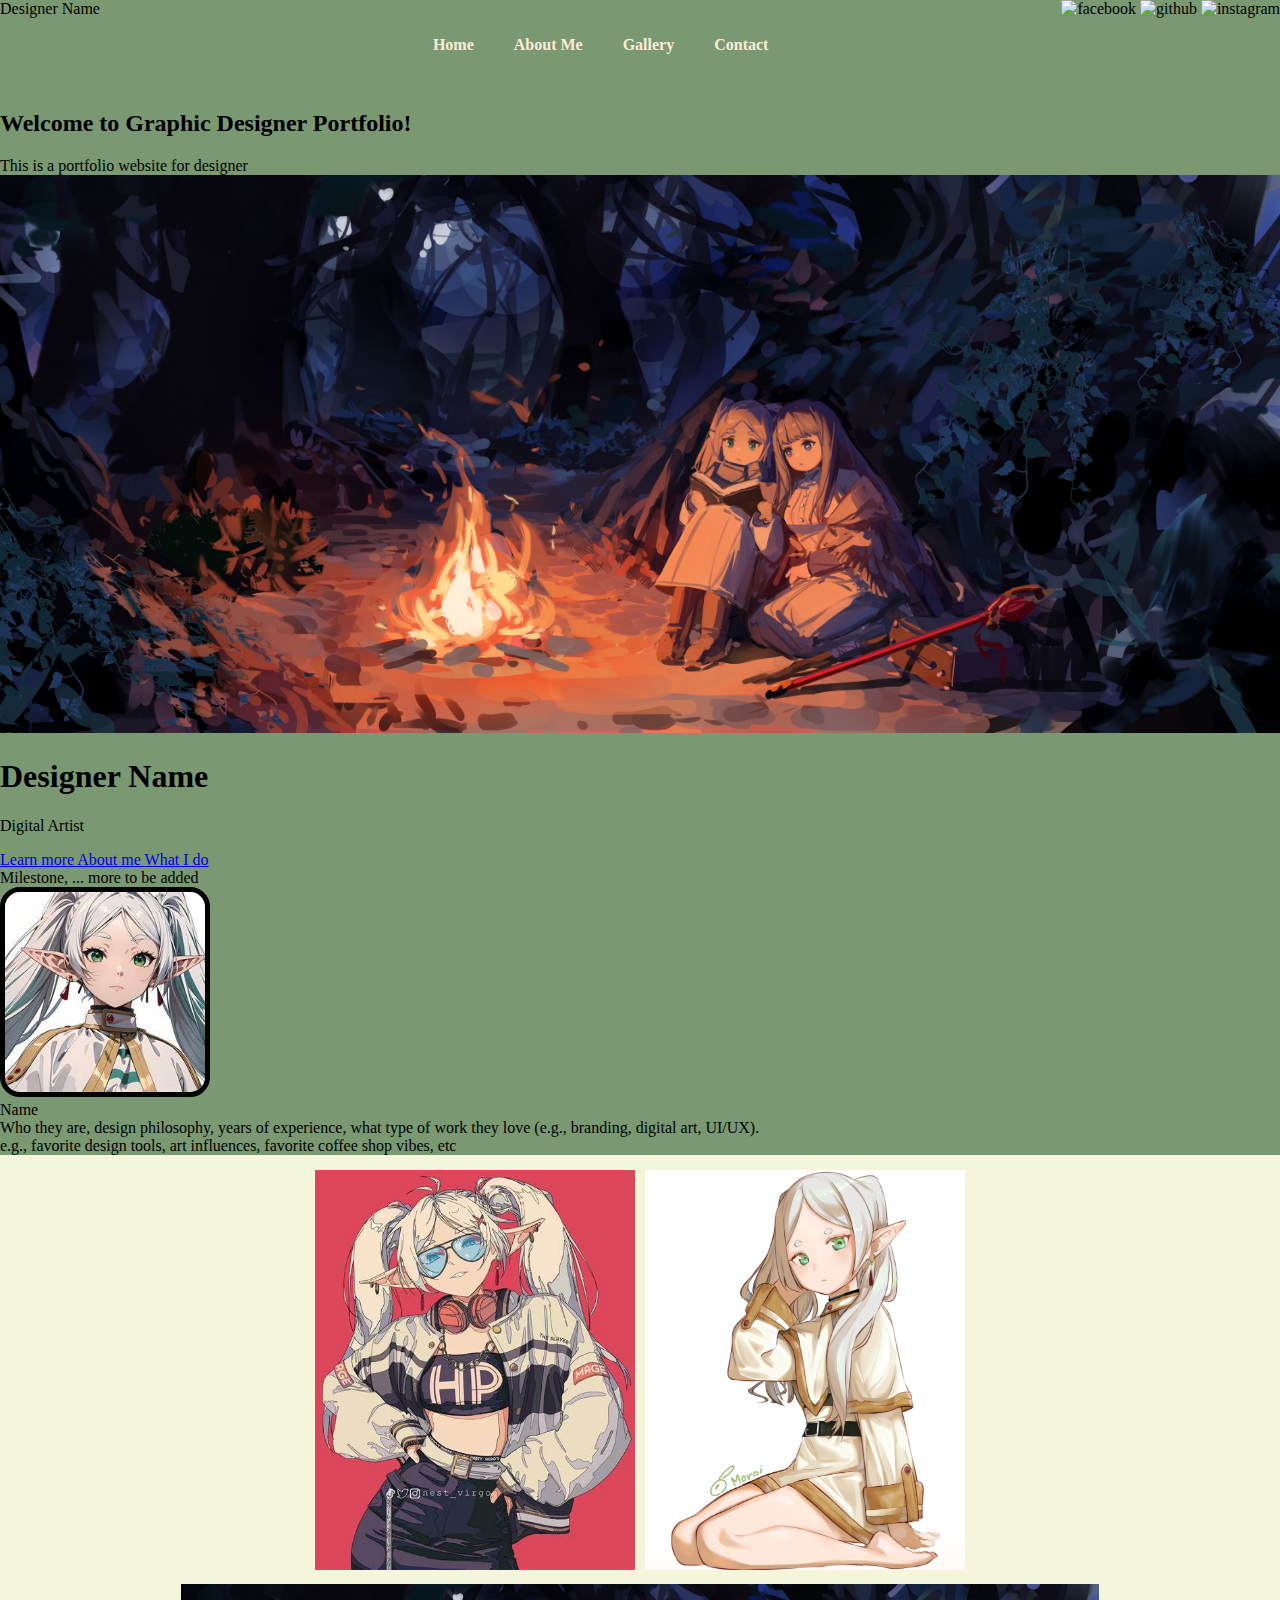
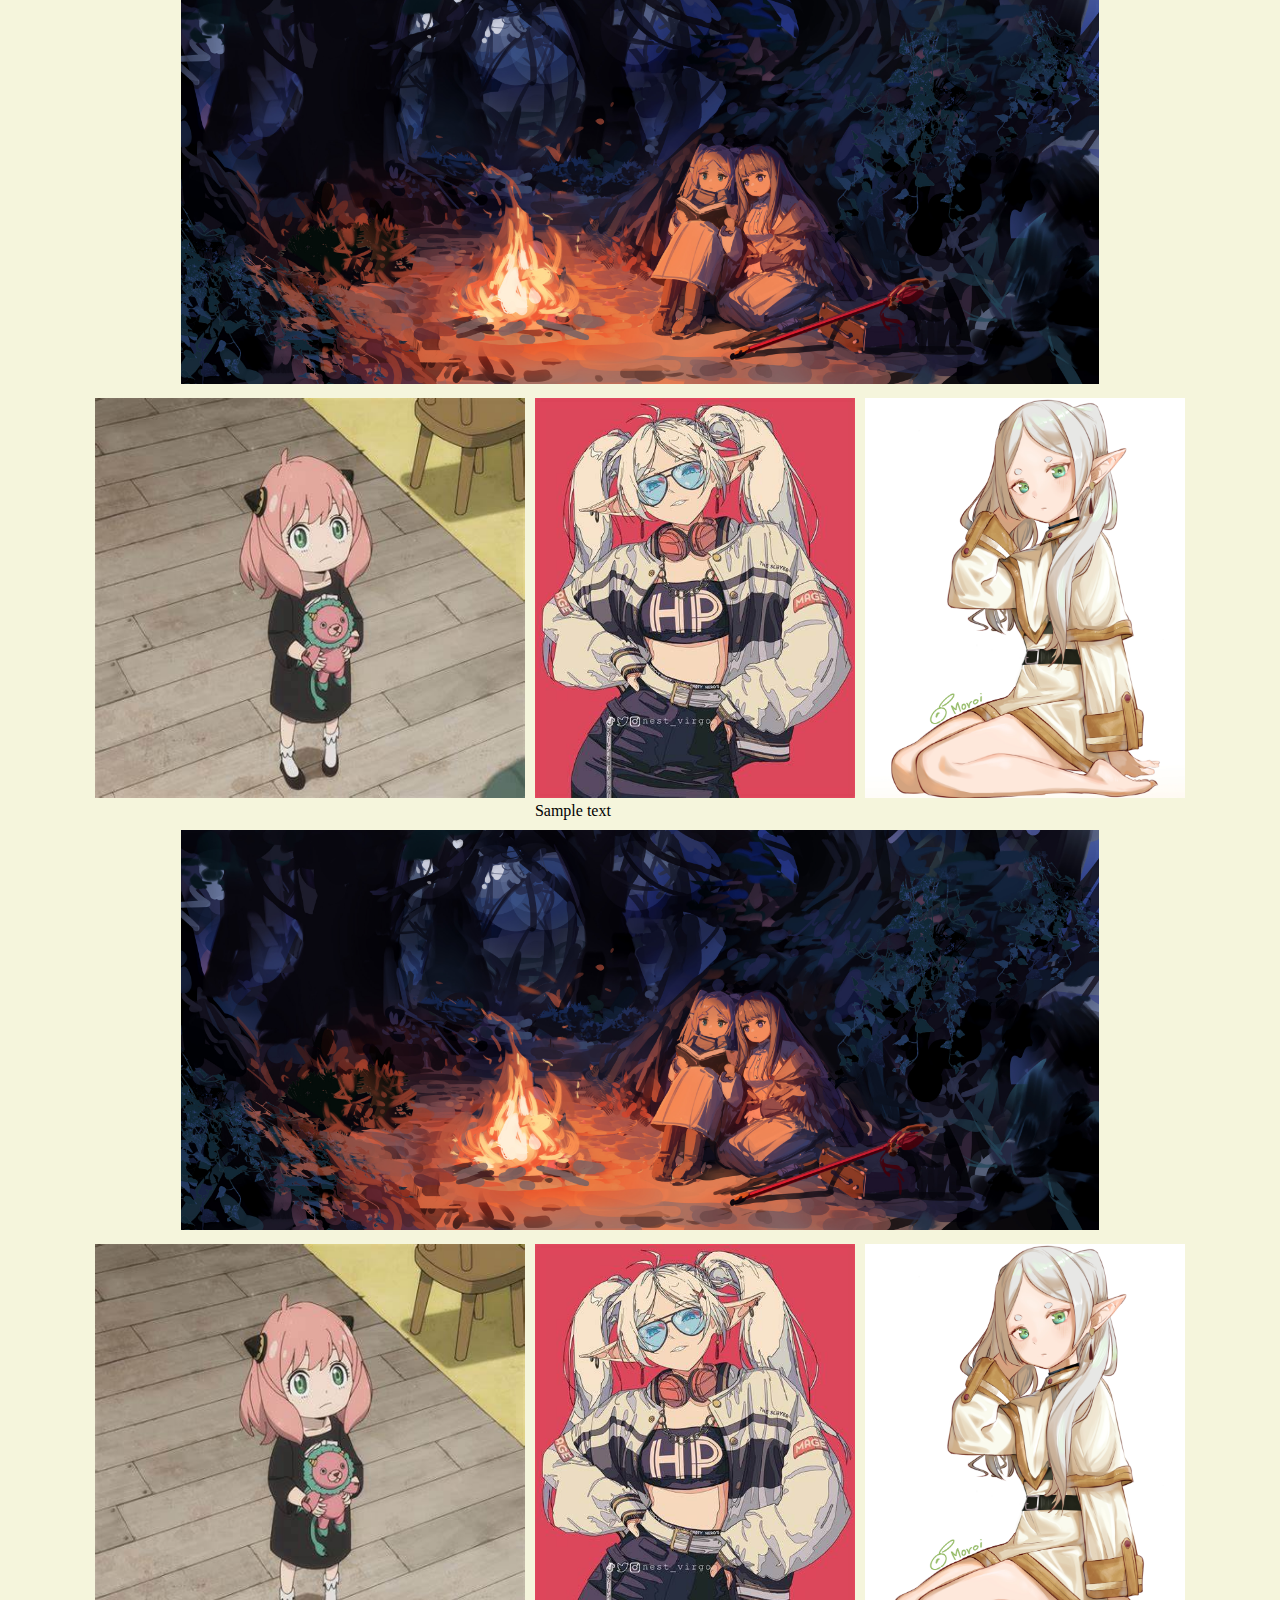
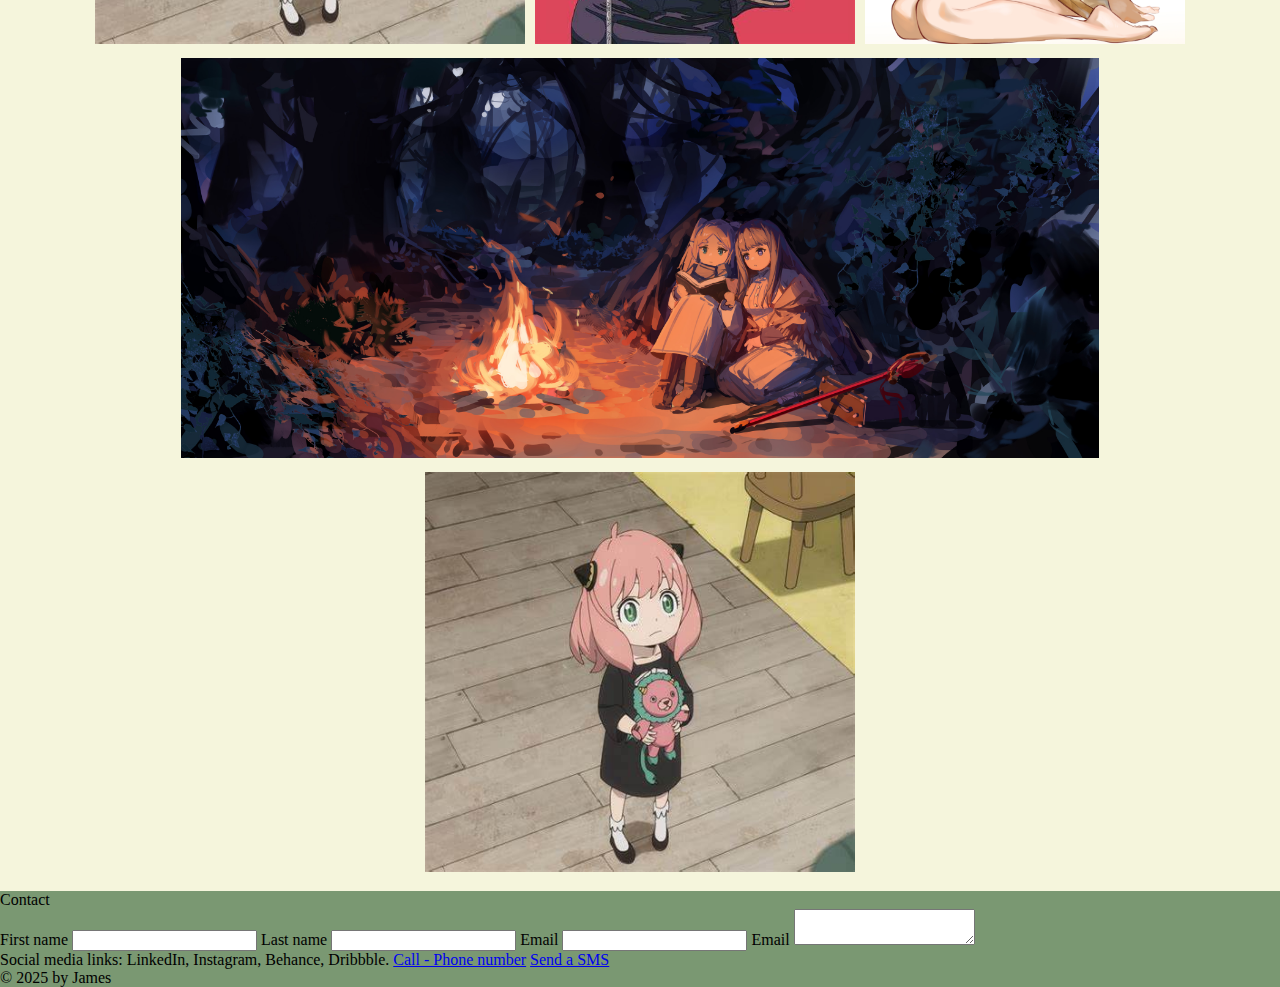
==== index.html @ 19323c9d "update" ====
<!DOCTYPE html>

<html>
    <head>
        <meta name="viewport" content="width=device-width, initial-scale=1.0">

        <title>Graphic Designer Portfolio</title>
        <link rel="stylesheet" href="CSS/Overall-design.css" />
        <link rel="stylesheet" href="CSS/Bio-design.css" />
        <link rel="stylesheet" href="CSS/Gallery-design.css" />
        <link rel="icon" href="favicon.ico" type="image/x-icon" />
        <script type="text/javascript" src="script.js"></script>
        <style>
            .coverPhoto {
                width: 100%;
                height: auto;
            }
            
        </style>

    </head>

    <body>

        <div class="Navigation">
            <div class="DesignerName">Designer Name</div>
            <div class="NavBar">
                <ul>
                    <li>
                        <a class="NavButton" href="#home">Home</a>
                    </li>
                    <li><a class="NavButton" href="#Bio">About Me</a></li>
                    <li><a class="NavButton" href="#Project">Gallery</a></li>
                    <li><a class="NavButton" href="#Contact">Contact</a></li>
                </ul>
            </div>
            <div class="Social Media">
                <a><img class="socialMediaIcon" alt="facebook"></a>
                <a><img class="socialMediaIcon" alt="github"></a>
                <a><img class="socialMediaIcon" alt="instagram"></a>

            </div>
        </div>

        <!-- Add HTML markup elements for your web site below -->
        <h2>Welcome to Graphic Designer Portfolio!</h2>
        <div>This is a portfolio website for designer</div>
        <section id="home">
            <!-- Very big image of the designer cover like the who page -->
            <img class="coverPhoto" src="Placeholder photo/ProjectCardViewType3.jpg" alt="Cover image of designer">

            <div class="IntroText">
                <h1>Designer Name</h1>
                <p>Digital Artist</p>
                <div>
                    <a href="#Bio">
                        Learn more About me
                    </a>
                    <a href="#Project">
                        What I do
                    </a>
                </div>
                <div>
                    Milestone, ... more to be added
                </div>
            </div>
            
        </section> 
        <section id="Bio">
            <div class="BioContainer">
                <div class="ProfilePic">
                    <img class="profilePhoto" src="Placeholder photo/placeholder1.jpg">
                </div>
                <div class = "Biography">
                    <div class="Name">Name</div>
                    <div class="BodyParagraph">Who they are, design philosophy, years of experience, what type of work they love (e.g., branding, digital art, UI/UX).</div>
                    <div class ="Funfacts">  e.g., favorite design tools, art influences, favorite coffee shop vibes, etc</div>
                </div>
            </div>
        </section >
        <section id="Project">

            
            <div class="GalleryContainer">
                <!-- so this is basically the shape for the project card -->
                <div class="ProjectCard">
                    <img class="ProjectCardType1" src ="Placeholder photo/ProjectCardViewType1.jpg">
                    <div class="TitleText"></div>
                </div>
                <div class="ProjectCard">
                    <img class="ProjectCardType2" src ="Placeholder photo/ProjectCardViewType2.jpg">
                    <div class="TitleText"></div>
                </div>
                <div class="ProjectCard">
                    <img class="ProjectCardType3" src ="Placeholder photo/ProjectCardViewType3.jpg">
                    <div class="TitleText"></div>
                </div>
                <div class="ProjectCard">
                    <img class="ProjectCardType4" src ="Placeholder photo/ProjectCardViewType4.jpg">
                    <div class="TitleText"></div>
                </div>
                <!-- ... -->
                <div class="ProjectCard">
                    <img class="ProjectCardType1" src ="Placeholder photo/ProjectCardViewType1.jpg">
                    <div class="TitleText">Sample text</div>
                </div>
                <div class="ProjectCard">
                    <img class="ProjectCardType2" src ="Placeholder photo/ProjectCardViewType2.jpg">
                    <div class="TitleText"></div>
                </div>
                <div class="ProjectCard">
                    <img class="ProjectCardType3" src ="Placeholder photo/ProjectCardViewType3.jpg">
                    <div class="TitleText"></div>
                </div>
                <div class="ProjectCard">
                    <img class="ProjectCardType4" src ="Placeholder photo/ProjectCardViewType4.jpg">
                    <div class="TitleText"></div>
                </div>
                <div class="ProjectCard">
                    <img class="ProjectCardType1" src ="Placeholder photo/ProjectCardViewType1.jpg">
                    <div class="TitleText"></div>
                </div>
                <div class="ProjectCard">
                    <img class="ProjectCardType2" src ="Placeholder photo/ProjectCardViewType2.jpg">
                    <div class="TitleText"></div>
                </div>
                <div class="ProjectCard">
                    <img class="ProjectCardType3" src ="Placeholder photo/ProjectCardViewType3.jpg">
                    <div class="TitleText"></div>
                </div>
                <div class="ProjectCard">
                    <img class="ProjectCardType4" src ="Placeholder photo/ProjectCardViewType4.jpg">
                    <div class="TitleText"></div>
                </div>
            </div>
            
        </section >
        <section id="Contact">

    Contact
        <form>
            <label for="Fname">First name</label>
            <input type="text" id="Fname" name="Fname">

            <label for="Lname">Last name</label>
            <input type="text" id="Lname" name="Lname">

            <label for="Email">Email</label>
            <input type="text" id="Email" name="Email">
            <label for="Message">Email</label>
            <textarea id="Message" name="Message"></textarea>
        </form>
 
        Social media links: LinkedIn, Instagram, Behance, Dribbble.
            <a href="tel:1-234-567-8910">Call - Phone number</a>
			<a href="sms:1-234-567-8910">Send a  SMS </a>
        </section>
        
        <footer>
            <div>© 2025 by James</div>
        </footer>
    </body>
</html>
---- CSS/Overall-design.css ----
html {
    scroll-behavior: smooth;
}
body{
    
    background-color: rgb(122, 152, 114);
    margin: 0;
    padding: 0px;
}
.Navigation{
    display: flex;
    justify-content: space-between;
}
.NavBar ul{
    display: flex;
    
    
}
.NavBar ul li{
    margin: 10px;
    display: flex;
    text-decoration: none;
    justify-content: space-around;
}

.NavButton{
    color: antiquewhite;
    padding:10px;
    text-decoration: none;
    font-weight: bold;
}
.NavButton:hover{
    color: rgb(192, 166, 133);
    text-decoration: none;
}
.coverPhoto {
    width: 100%;
    height: auto;
}
---- CSS/Bio-design.css ----
.profilePhoto{
    width: 200px;
    height: 200px;
    object-fit: cover;
    border-radius: 20px 20px;
    border-width: 5px;
    border-color: black;
    border-style: solid;
}

.bioContainer{
    display: flex;
    gap: 20px; /* spacing between photo and text */
    align-items: flex-start;
    padding: 20px;
    flex-wrap: wrap; /* lets it wrap on small screens */
}
---- CSS/Gallery-design.css ----
.GalleryContainer{
    padding:10px;
    margin: auto;
    display: flex;
    flex-wrap: wrap;
    justify-content: center;
    background-color: beige;
}
.ProjectCard{
    padding: 5px; 
}
.ProjectCard img{
    max-height: 400px;
    transition: transform 0.3s ease;
    
}
.ProjectCard img:hover{
    transform: scale(1.1);
}
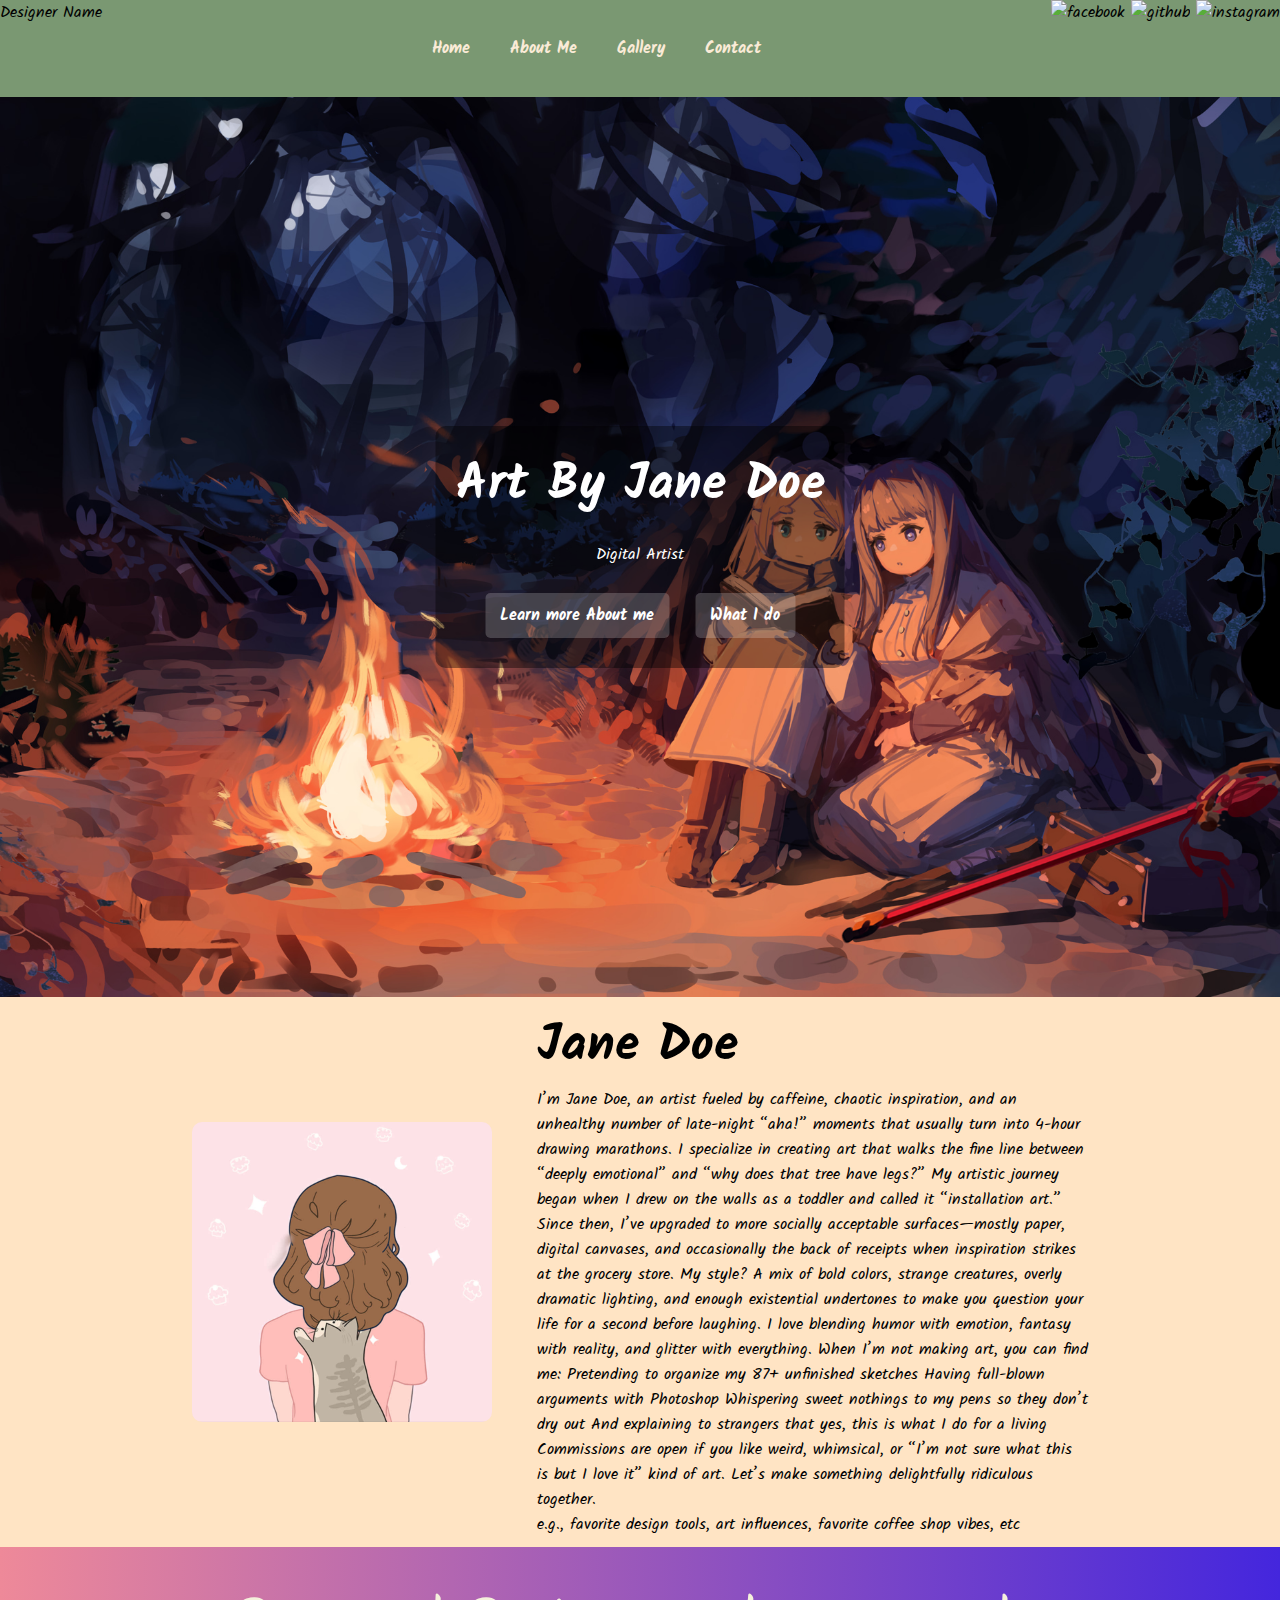
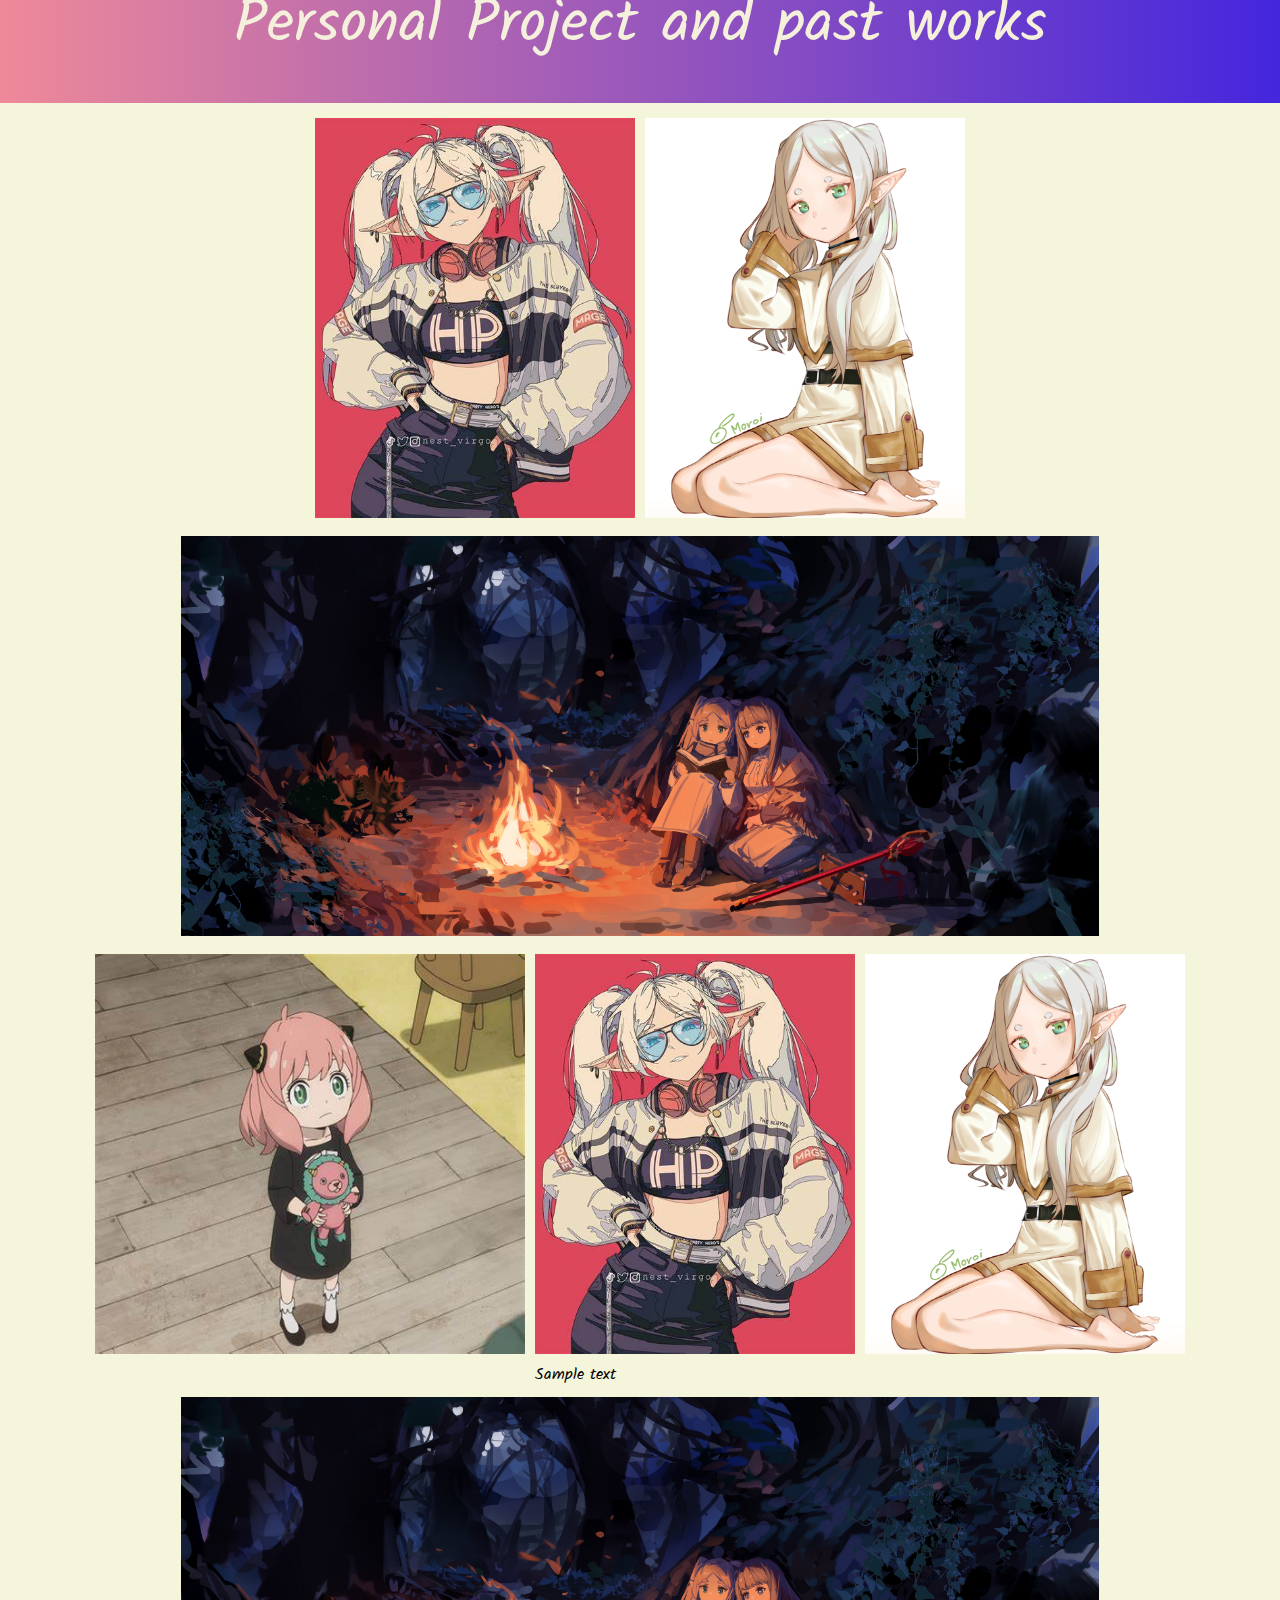
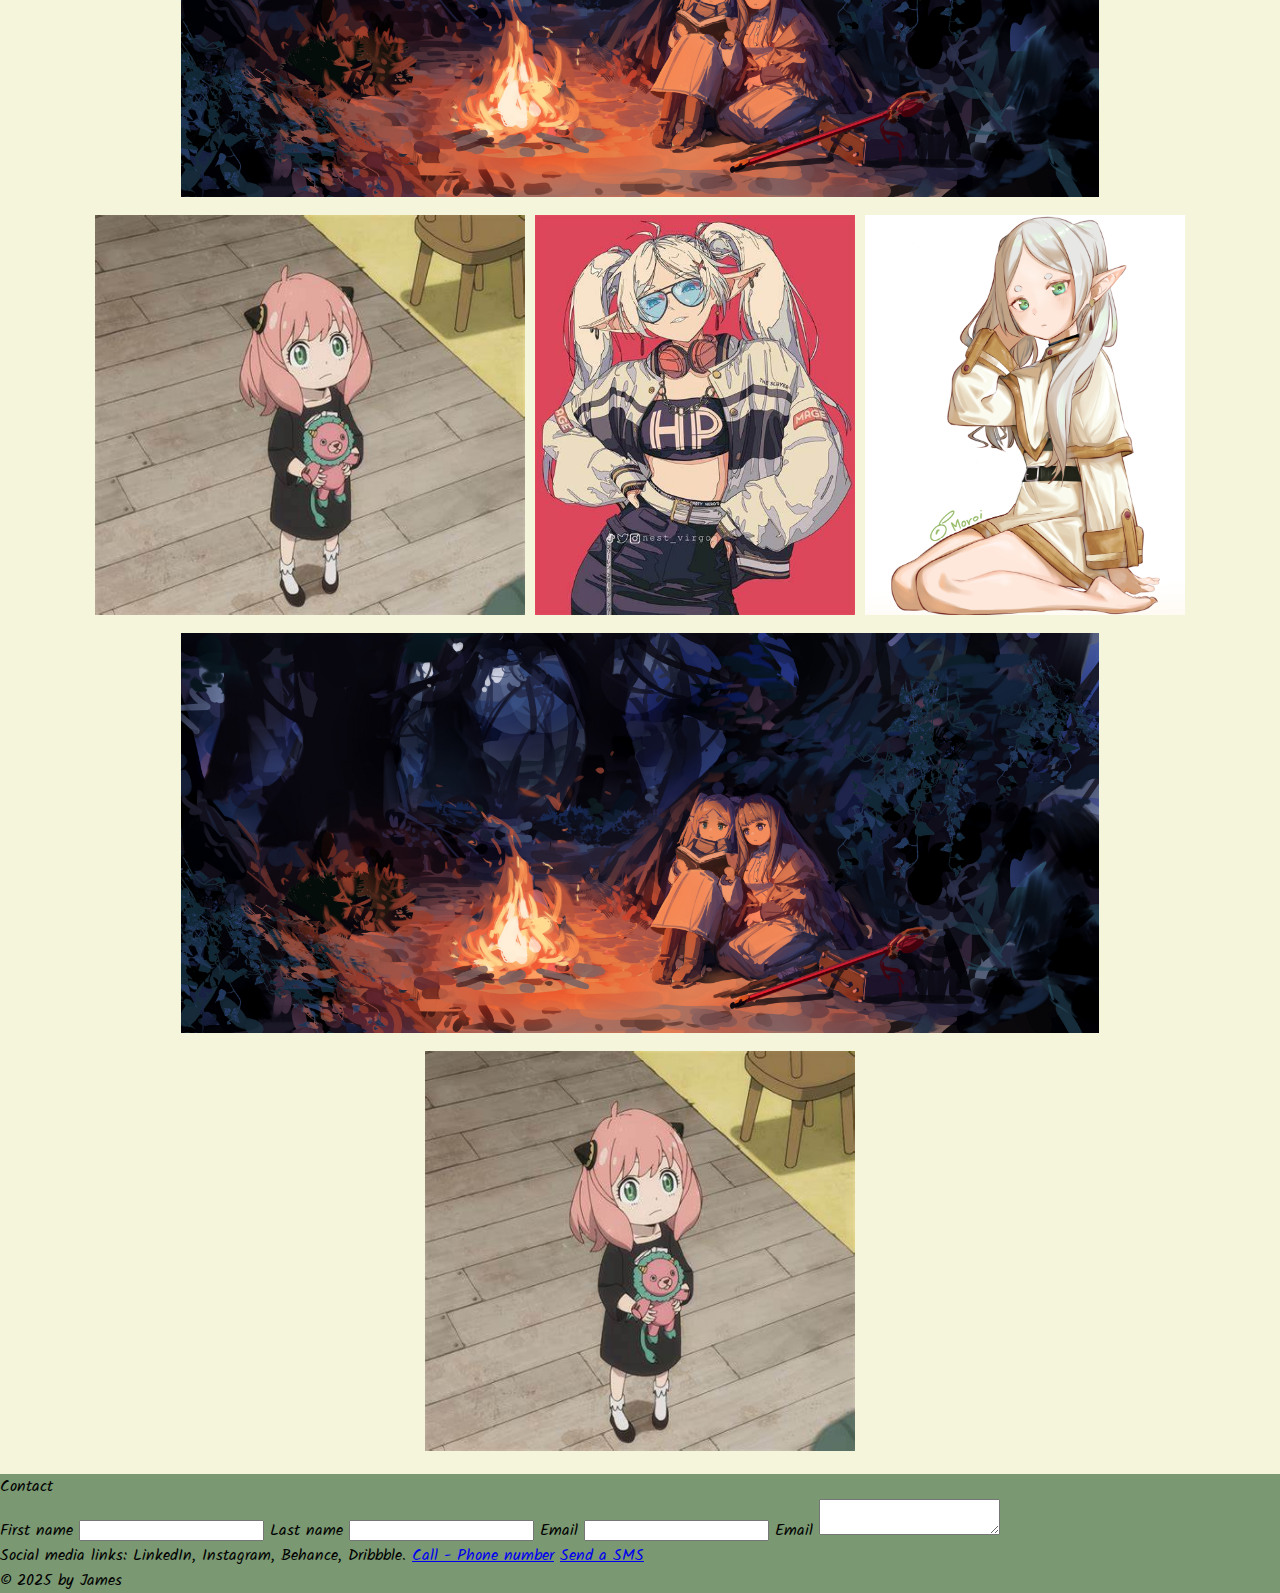
==== commit 92d336ff: "update few stuff" ====
--- a/index.html
+++ b/index.html
@@ -8,14 +8,11 @@
         <link rel="stylesheet" href="CSS/Overall-design.css" />
         <link rel="stylesheet" href="CSS/Bio-design.css" />
         <link rel="stylesheet" href="CSS/Gallery-design.css" />
+        <link href= "https://fonts.googleapis.com/css?family=Kalam" rel="stylesheet" /> 
         <link rel="icon" href="favicon.ico" type="image/x-icon" />
         <script type="text/javascript" src="script.js"></script>
         <style>
-            .coverPhoto {
-                width: 100%;
-                height: auto;
-            }
-            
+    
         </style>
 
     </head>
@@ -43,45 +40,67 @@
         </div>
 
         <!-- Add HTML markup elements for your web site below -->
-        <h2>Welcome to Graphic Designer Portfolio!</h2>
-        <div>This is a portfolio website for designer</div>
         <section id="home">
             <!-- Very big image of the designer cover like the who page -->
-            <img class="coverPhoto" src="Placeholder photo/ProjectCardViewType3.jpg" alt="Cover image of designer">
+            <div class="homeContainer">
+                <img class="coverPhoto" src="Placeholder photo/ProjectCardViewType3.jpg" alt="Cover image of designer">
 
-            <div class="IntroText">
-                <h1>Designer Name</h1>
-                <p>Digital Artist</p>
-                <div>
-                    <a href="#Bio">
-                        Learn more About me
-                    </a>
-                    <a href="#Project">
-                        What I do
-                    </a>
-                </div>
-                <div>
-                    Milestone, ... more to be added
+                <div class="IntroText">
+                    <div class="Name">Art By Jane Doe</div>
+                    <p>Digital Artist</p>
+                    <div>
+                        <a href="#Bio">
+                            Learn more About me
+                        </a>
+                        <a href="#Project">
+                            What I do
+                        </a>
+                    </div>
+                    <div class="milestone">
+                        
+                    </div>
                 </div>
             </div>
-            
         </section> 
         <section id="Bio">
             <div class="BioContainer">
                 <div class="ProfilePic">
-                    <img class="profilePhoto" src="Placeholder photo/placeholder1.jpg">
+                    <img class="profilePhoto" src="Placeholder photo/Sample Profile Pic.jpg">
                 </div>
                 <div class = "Biography">
-                    <div class="Name">Name</div>
-                    <div class="BodyParagraph">Who they are, design philosophy, years of experience, what type of work they love (e.g., branding, digital art, UI/UX).</div>
+                    <div class="Name">Jane Doe</div>
+                    <div class="BodyParagraph">
+                        <link rel="stylesheet" href="biograph.html" />
+                        
+                        I’m Jane Doe, an artist fueled by caffeine, chaotic inspiration, and an unhealthy number of late-night “aha!” moments that usually turn into 4-hour drawing marathons. I specialize in creating art that walks the fine line between “deeply emotional” and “why does that tree have legs?”
+
+My artistic journey began when I drew on the walls as a toddler and called it “installation art.” Since then, I’ve upgraded to more socially acceptable surfaces—mostly paper, digital canvases, and occasionally the back of receipts when inspiration strikes at the grocery store.
+
+My style? A mix of bold colors, strange creatures, overly dramatic lighting, and enough existential undertones to make you question your life for a second before laughing. I love blending humor with emotion, fantasy with reality, and glitter with everything.
+
+When I’m not making art, you can find me:
+
+Pretending to organize my 87+ unfinished sketches
+
+Having full-blown arguments with Photoshop
+
+Whispering sweet nothings to my pens so they don’t dry out
+
+And explaining to strangers that yes, this is what I do for a living
+
+Commissions are open if you like weird, whimsical, or “I’m not sure what this is but I love it” kind of art. Let’s make something delightfully ridiculous together.
+                    </div>
                     <div class ="Funfacts">  e.g., favorite design tools, art influences, favorite coffee shop vibes, etc</div>
                 </div>
             </div>
         </section >
         <section id="Project">
-
-            
+            <div class="ProjectIntro">
+                <div class="ProjectIntroText">Personal Project and past works</div>
+                
+            </div>
             <div class="GalleryContainer">
+                
                 <!-- so this is basically the shape for the project card -->
                 <div class="ProjectCard">
                     <img class="ProjectCardType1" src ="Placeholder photo/ProjectCardViewType1.jpg">
--- a/CSS/Overall-design.css
+++ b/CSS/Overall-design.css
@@ -6,6 +6,7 @@
     background-color: rgb(122, 152, 114);
     margin: 0;
     padding: 0px;
+    font-family: 'kalam';
 }
 .Navigation{
     display: flex;
@@ -33,7 +34,51 @@
     color: rgb(192, 166, 133);
     text-decoration: none;
 }
+.homeContainer{
+    position:relative;
+    width: 100%;
+    height: 100vh; /* Full screen height */
+    overflow: hidden;
+}
 .coverPhoto {
     width: 100%;
-    height: auto;
+    height: 100%;
+    object-fit: cover;
+    display: block;
 }
+.Name{
+    font-size: 50px;
+    font-weight: bold;
+
+}
+
+.ArtyText{
+    font-family: Kalam;
+}
+
+.IntroText {
+    position: absolute;
+    top: 50%;
+    left: 50%;
+    transform: translate(-50%, -50%);
+    color: white;
+    text-align: center;
+    background-color: rgba(0, 0, 0, 0.4); /* optional: semi-transparent dark background */
+    padding: 20px;
+    border-radius: 10px;
+}
+
+.IntroText a {
+    display: inline-block;
+    margin: 10px;
+    color: #fff;
+    font-weight: bold;
+    text-decoration: none;
+    background: rgba(255, 255, 255, 0.2);
+    padding: 10px 15px;
+    border-radius: 5px;
+}
+
+.IntroText a:hover {
+    background: rgba(255, 255, 255, 0.4);
+}
--- a/CSS/Bio-design.css
+++ b/CSS/Bio-design.css
@@ -1,17 +1,31 @@
+
+
+#Bio{
+    padding-top: 10px;
+    padding-bottom: 10px;
+    padding-left:15%;
+    padding-right:15%;
+    background-color: bisque    ;
+}
+.BioContainer{
+    display: flex;
+    justify-content: space-arround;
+    gap:5%
+}
+.BodyParagraph{
+    font-family: Kalam;
+}
+.ProfilePic{
+    display: flex;
+    justify-content: center;
+    align-items: center;
+    
+}
 .profilePhoto{
-    width: 200px;
-    height: 200px;
+    max-width: 300px;
+    height: auto;
     object-fit: cover;
-    border-radius: 20px 20px;
+    border-radius: 10px 10px;
     border-width: 5px;
-    border-color: black;
-    border-style: solid;
-}
-
-.bioContainer{
-    display: flex;
-    gap: 20px; /* spacing between photo and text */
-    align-items: flex-start;
-    padding: 20px;
-    flex-wrap: wrap; /* lets it wrap on small screens */
+    
 }--- a/CSS/Gallery-design.css
+++ b/CSS/Gallery-design.css
@@ -1,3 +1,18 @@
+.ProjectIntro{
+    
+    height: auto;
+    width: auto;
+    background-image: linear-gradient(to right, rgb(238, 137, 153),rgb(68, 38, 221));
+    display: flex;
+    justify-content: center;
+}
+
+.ProjectIntroText{
+    padding:30px;
+    font-size: 60px;
+    font-style: bold;
+    color:rgb(245, 240, 220);
+}
 .GalleryContainer{
     padding:10px;
     margin: auto;
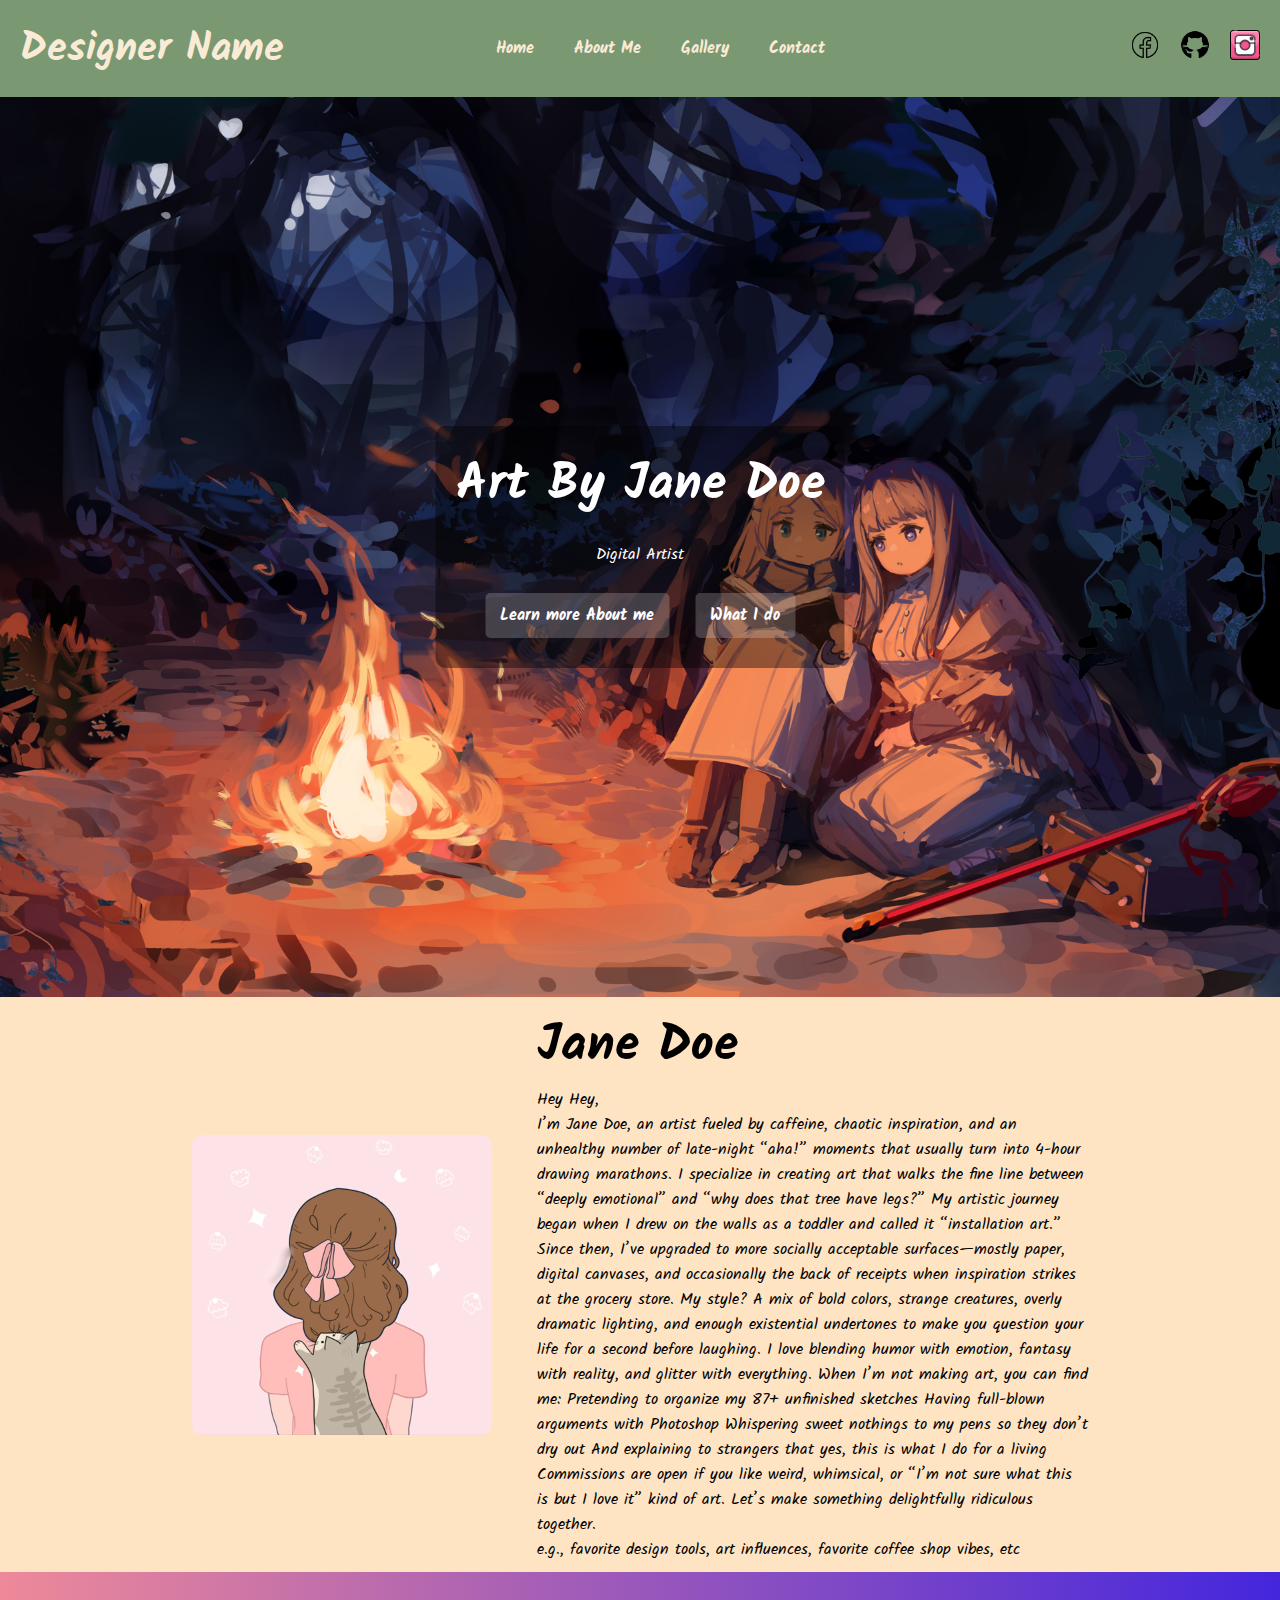
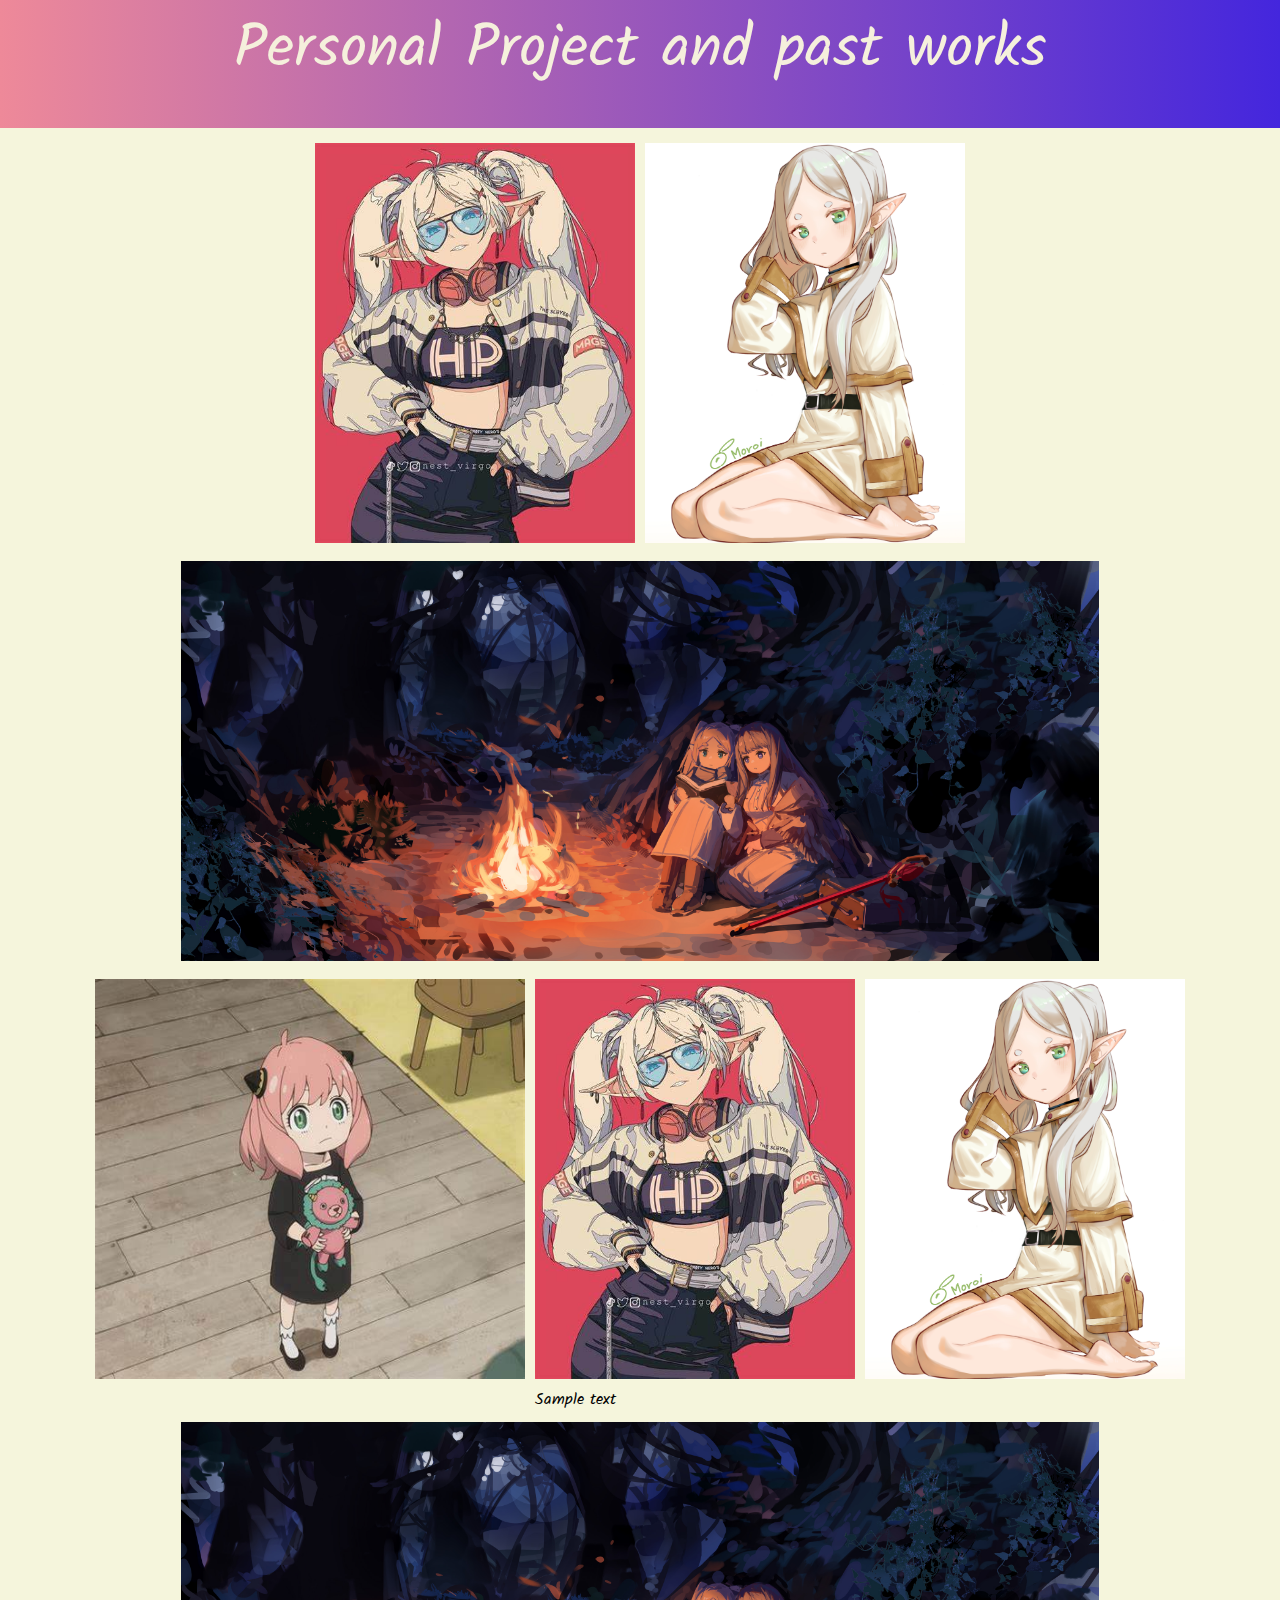
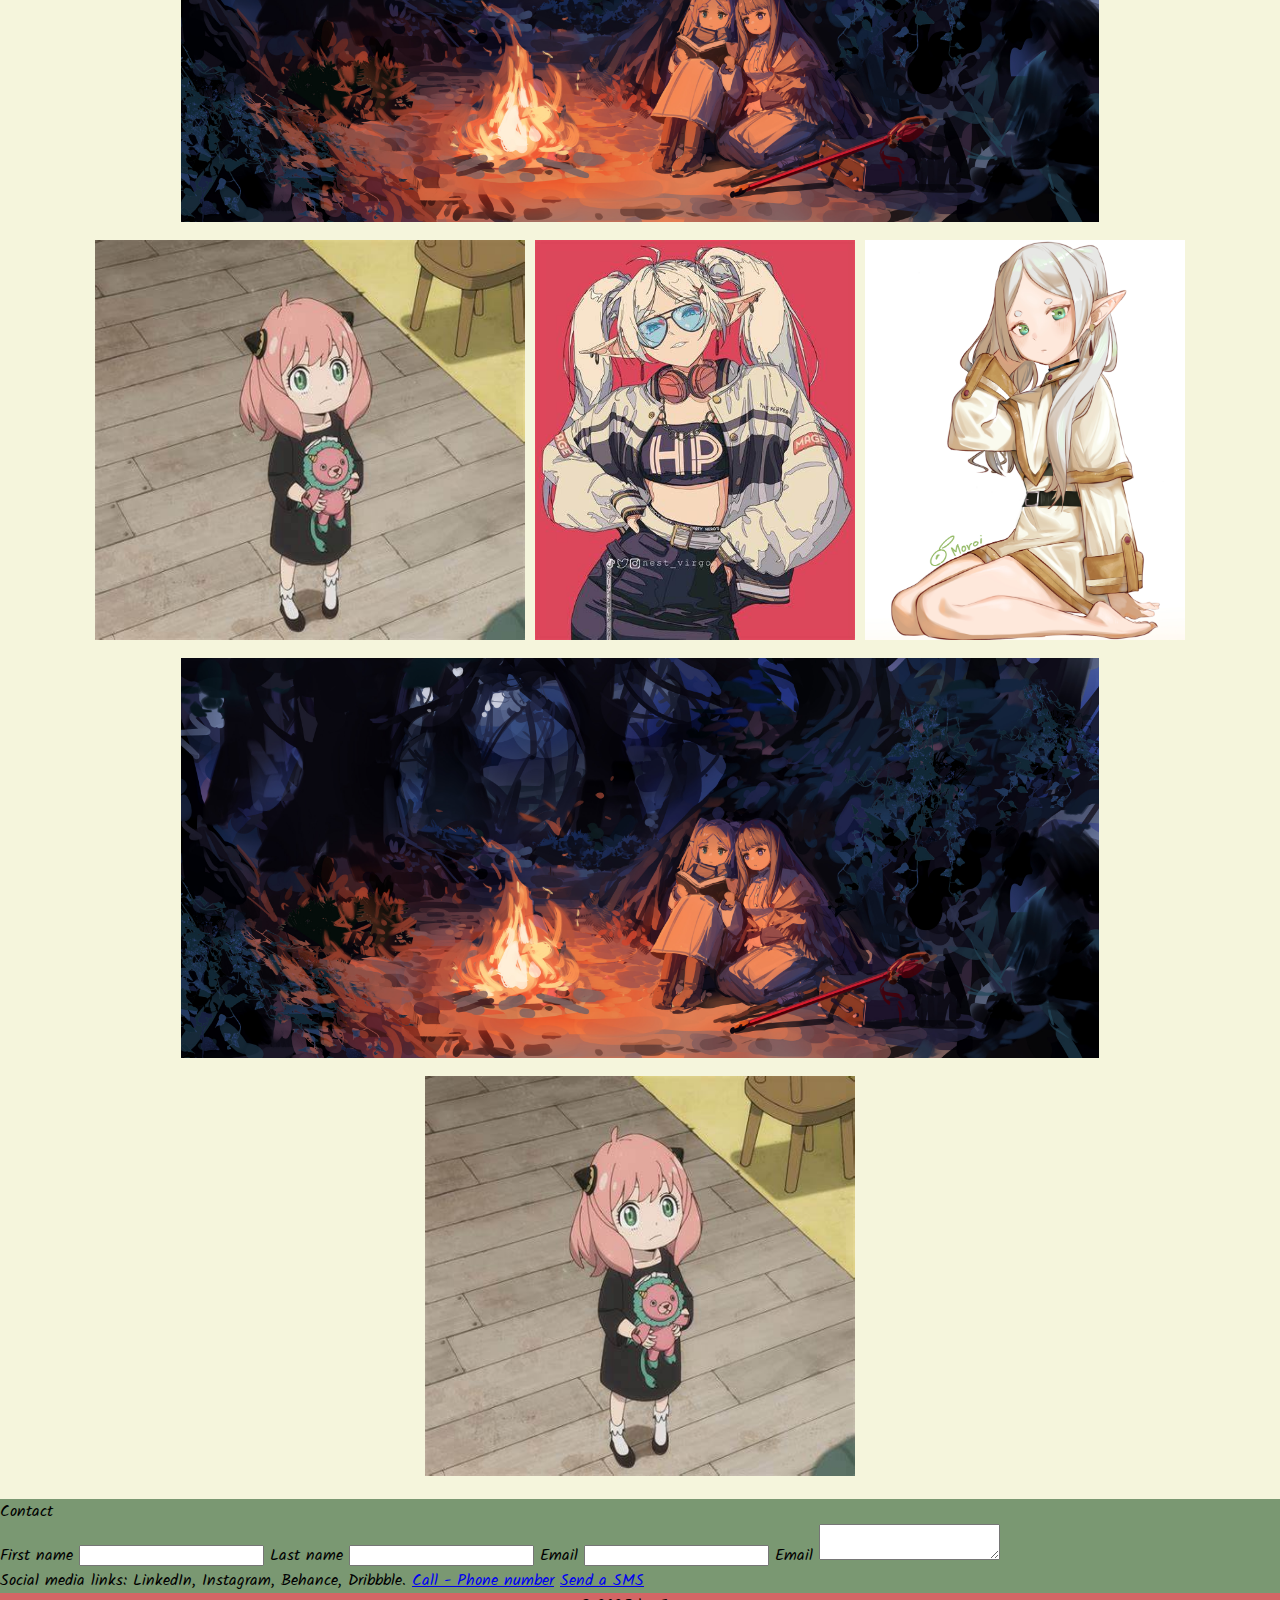
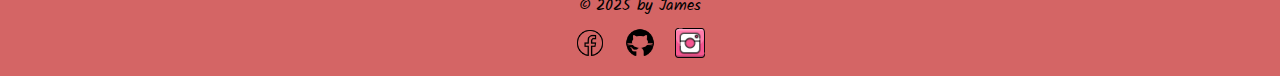
==== commit bbea8fce: "lil bit of touch on UI" ====
--- a/index.html
+++ b/index.html
@@ -9,7 +9,7 @@
         <link rel="stylesheet" href="CSS/Bio-design.css" />
         <link rel="stylesheet" href="CSS/Gallery-design.css" />
         <link href= "https://fonts.googleapis.com/css?family=Kalam" rel="stylesheet" /> 
-        <link rel="icon" href="favicon.ico" type="image/x-icon" />
+        <link rel="icon" href="icon/cat.png" type="image/x-icon" />
         <script type="text/javascript" src="script.js"></script>
         <style>
     
@@ -20,7 +20,7 @@
     <body>
 
         <div class="Navigation">
-            <div class="DesignerName">Designer Name</div>
+            <div class="DesignerName"><a href="#">Designer Name</a></div>
             <div class="NavBar">
                 <ul>
                     <li>
@@ -31,10 +31,10 @@
                     <li><a class="NavButton" href="#Contact">Contact</a></li>
                 </ul>
             </div>
-            <div class="Social Media">
-                <a><img class="socialMediaIcon" alt="facebook"></a>
-                <a><img class="socialMediaIcon" alt="github"></a>
-                <a><img class="socialMediaIcon" alt="instagram"></a>
+            <div class="SocialMedia">
+                <a><img class="socialMediaIcon" src ="icon/facebook.png" alt="facebook"></a>
+                <a><img class="socialMediaIcon" src ="icon/github.png" alt="github"></a>
+                <a><img class="socialMediaIcon" src ="icon/instagram.png"  alt="instagram"></a>
 
             </div>
         </div>
@@ -69,25 +69,19 @@
                 </div>
                 <div class = "Biography">
                     <div class="Name">Jane Doe</div>
+                    <div> Hey Hey,</div>
                     <div class="BodyParagraph">
-                        <link rel="stylesheet" href="biograph.html" />
+                    
                         
                         I’m Jane Doe, an artist fueled by caffeine, chaotic inspiration, and an unhealthy number of late-night “aha!” moments that usually turn into 4-hour drawing marathons. I specialize in creating art that walks the fine line between “deeply emotional” and “why does that tree have legs?”
 
 My artistic journey began when I drew on the walls as a toddler and called it “installation art.” Since then, I’ve upgraded to more socially acceptable surfaces—mostly paper, digital canvases, and occasionally the back of receipts when inspiration strikes at the grocery store.
-
 My style? A mix of bold colors, strange creatures, overly dramatic lighting, and enough existential undertones to make you question your life for a second before laughing. I love blending humor with emotion, fantasy with reality, and glitter with everything.
-
 When I’m not making art, you can find me:
-
 Pretending to organize my 87+ unfinished sketches
-
 Having full-blown arguments with Photoshop
-
 Whispering sweet nothings to my pens so they don’t dry out
-
 And explaining to strangers that yes, this is what I do for a living
-
 Commissions are open if you like weird, whimsical, or “I’m not sure what this is but I love it” kind of art. Let’s make something delightfully ridiculous together.
                     </div>
                     <div class ="Funfacts">  e.g., favorite design tools, art influences, favorite coffee shop vibes, etc</div>
@@ -177,6 +171,12 @@
         
         <footer>
             <div>© 2025 by James</div>
+			<div><div class="SocialMedia">
+                <a><img class="socialMediaIcon" src ="icon/facebook.png" alt="facebook"></a>
+                <a><img class="socialMediaIcon" src ="icon/github.png" alt="github"></a>
+                <a><img class="socialMediaIcon" src ="icon/instagram.png"  alt="instagram"></a>
+
+            </div></div>
         </footer>
     </body>
 </html>
--- a/CSS/Overall-design.css
+++ b/CSS/Overall-design.css
@@ -8,9 +8,45 @@
     padding: 0px;
     font-family: 'kalam';
 }
+
+.DesignerName{
+    display: flex;
+    text-align: center;
+    align-items: center;
+    font-size: 40px;
+    font-weight: bold;
+    padding-left: 20px;
+    color: antiquewhite;
+    flex: 1;
+}
+.DesignerName a{
+    text-decoration: none;
+    color: antiquewhite;
+    transition: color 0.3s ease;
+}
+.DesignerName a:hover{
+    color: rgb(252, 170, 62);
+}
+.SocialMedia{
+    flex: 1;
+    padding: 10px;
+    display: flex;
+    justify-content: flex-end;
+    align-items: center;
+    
+}
+.socialMediaIcon{
+    width: 30px;
+    height: 30px;
+    padding-left: 10px;
+    padding-right: 10px;
+}
 .Navigation{
     display: flex;
     justify-content: space-between;
+}
+.NavBar{
+    flex: 0 0 auto;
 }
 .NavBar ul{
     display: flex;
@@ -82,3 +118,10 @@
 .IntroText a:hover {
     background: rgba(255, 255, 255, 0.4);
 }
+
+footer{
+    display: grid;
+    justify-content: center;
+    text-align: center;
+    background-color: rgb(212, 101, 101);
+}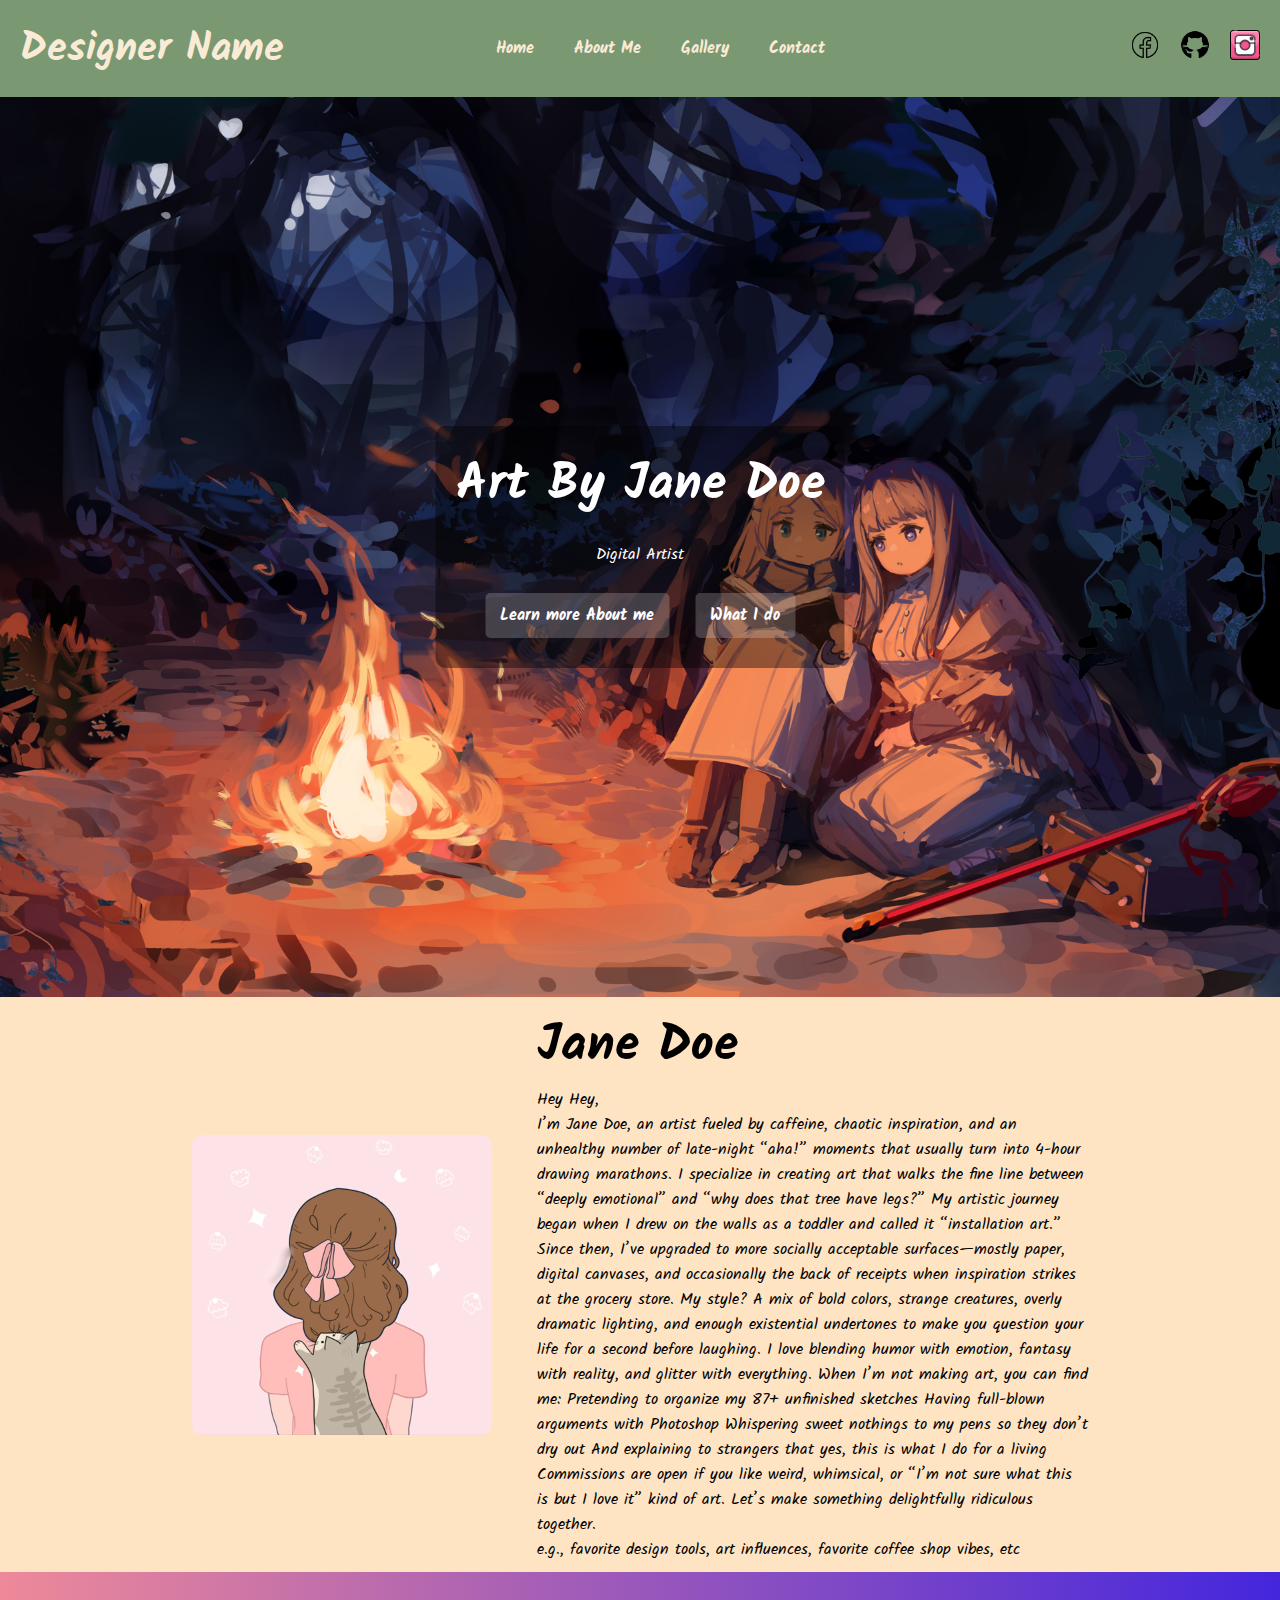
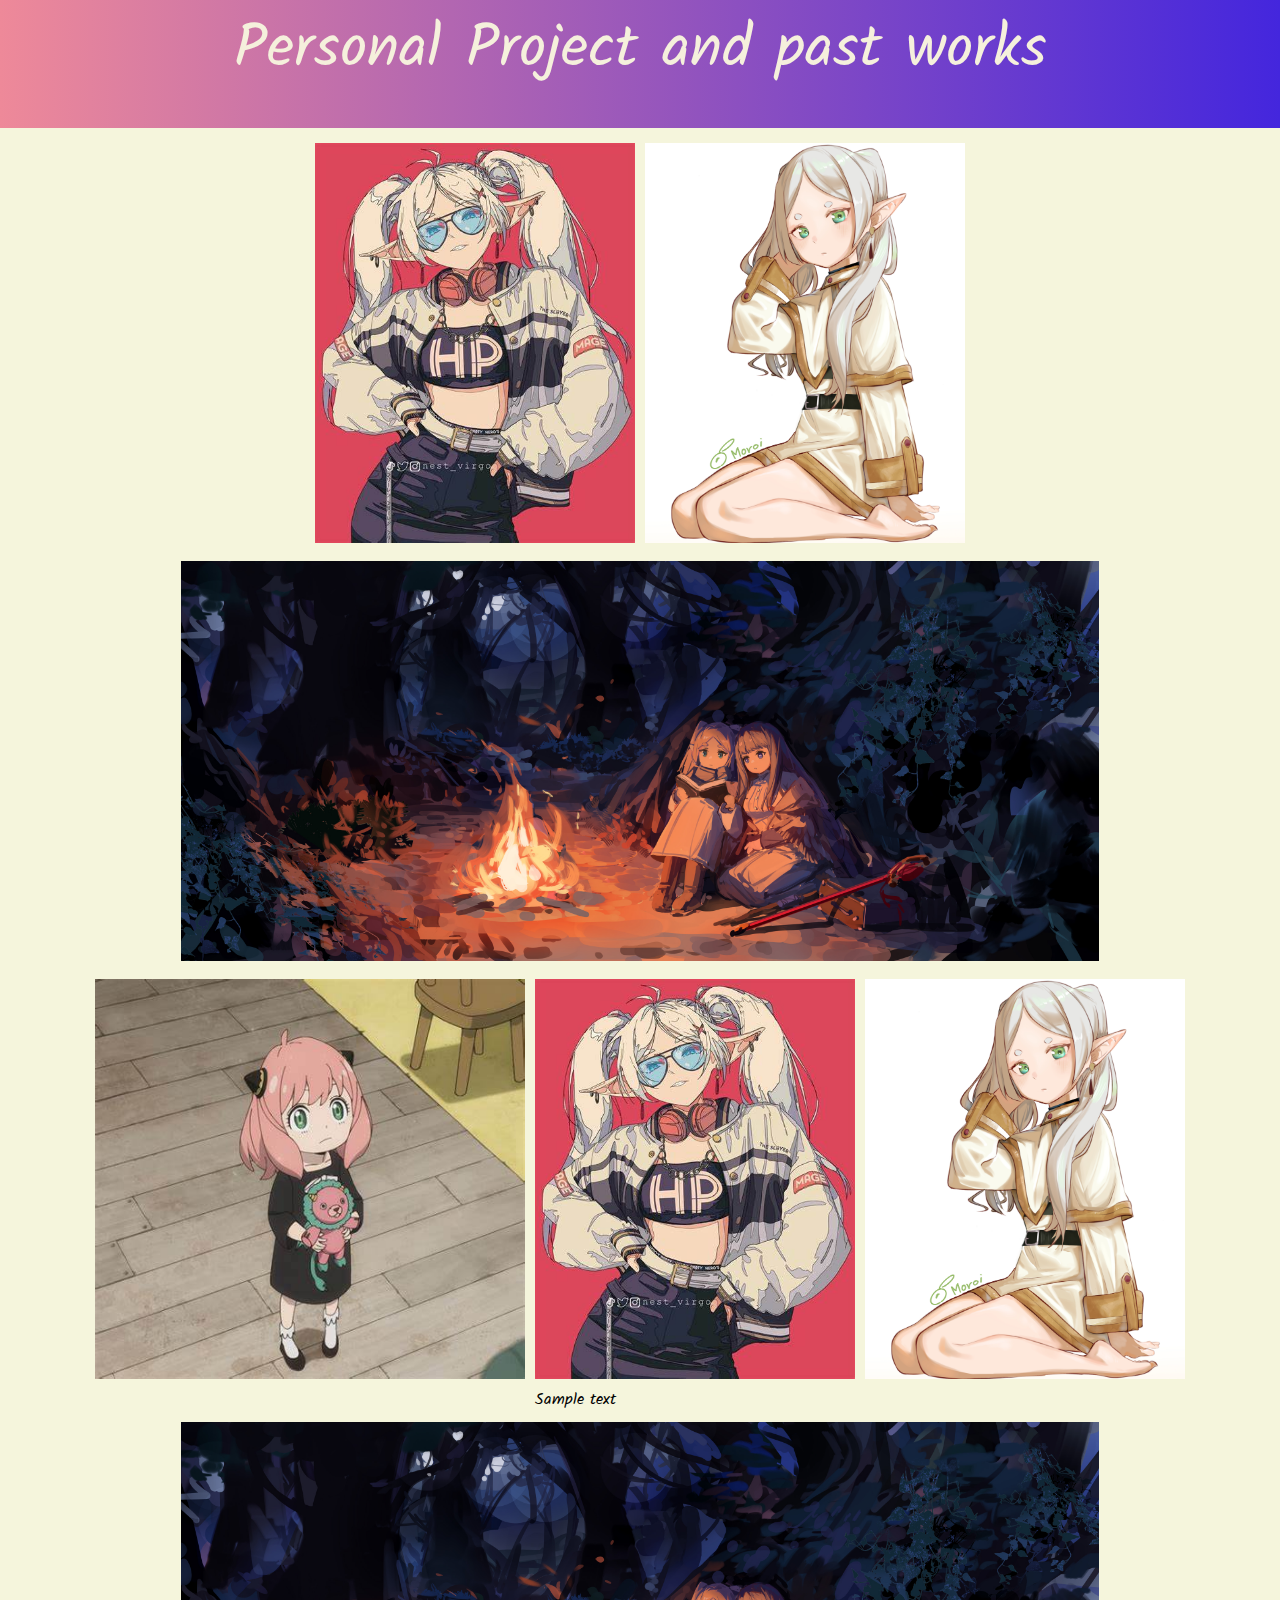
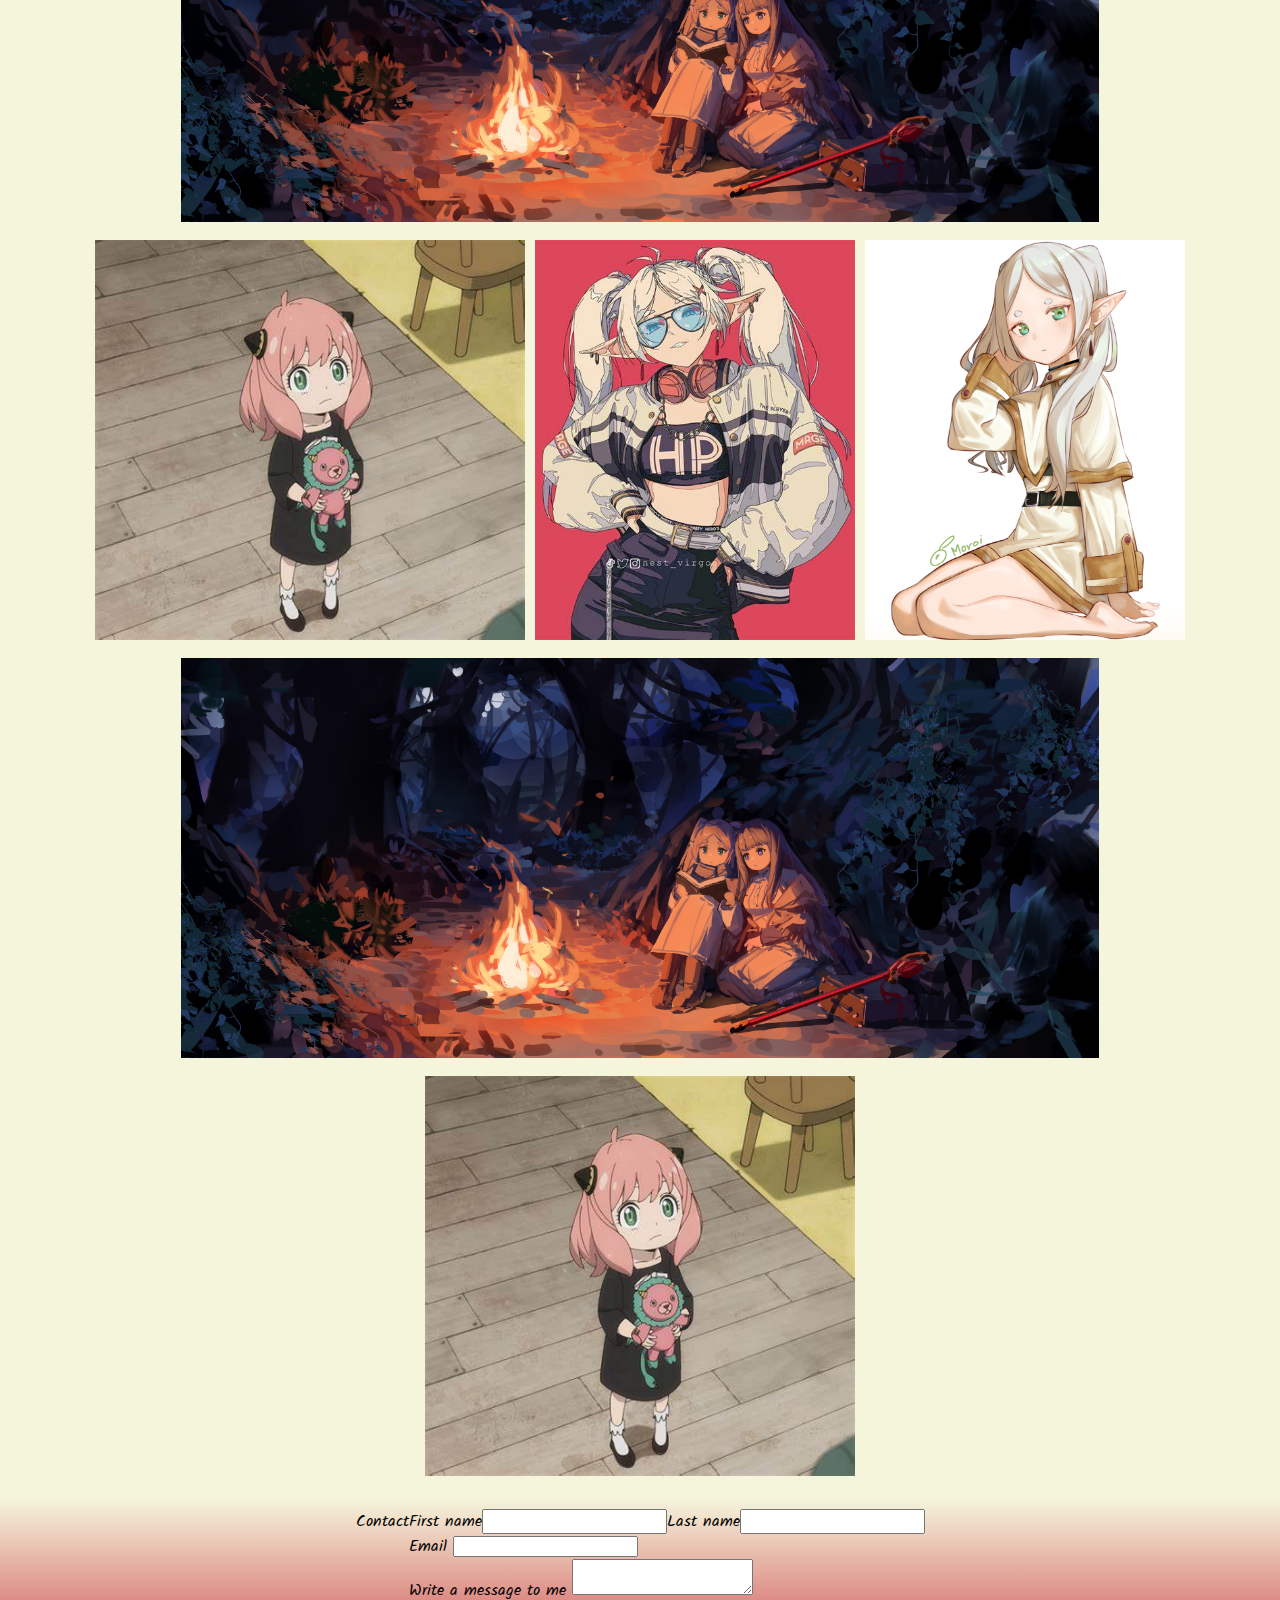
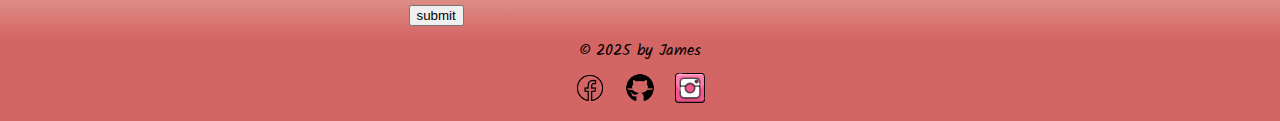
==== commit 829d83c7: "update" ====
--- a/index.html
+++ b/index.html
@@ -8,11 +8,13 @@
         <link rel="stylesheet" href="CSS/Overall-design.css" />
         <link rel="stylesheet" href="CSS/Bio-design.css" />
         <link rel="stylesheet" href="CSS/Gallery-design.css" />
+        <link rel="stylesheet" href="CSS/Contact-design.css" />
+
         <link href= "https://fonts.googleapis.com/css?family=Kalam" rel="stylesheet" /> 
         <link rel="icon" href="icon/cat.png" type="image/x-icon" />
         <script type="text/javascript" src="script.js"></script>
         <style>
-    
+            
         </style>
 
     </head>
@@ -152,21 +154,26 @@
 
     Contact
         <form>
-            <label for="Fname">First name</label>
-            <input type="text" id="Fname" name="Fname">
-
-            <label for="Lname">Last name</label>
-            <input type="text" id="Lname" name="Lname">
-
-            <label for="Email">Email</label>
-            <input type="text" id="Email" name="Email">
-            <label for="Message">Email</label>
-            <textarea id="Message" name="Message"></textarea>
+            <div class="name">
+                <label for="Fname">First name</label>
+                <input type="text" id="Fname" name="Fname">
+    
+                <label for="Lname">Last name</label>
+                <input type="text" id="Lname" name="Lname">
+            </div>
+            
+            <div class="email">
+                <label for="Email" required>Email</label>
+                <input type="text" id="Email" name="Email"> 
+            </div>
+            <div>
+                <label for="Message">Write a message to me</label>
+                <textarea id="Message" name="Message"></textarea>
+            </div>
+            <button>submit</button>
         </form>
  
-        Social media links: LinkedIn, Instagram, Behance, Dribbble.
-            <a href="tel:1-234-567-8910">Call - Phone number</a>
-			<a href="sms:1-234-567-8910">Send a  SMS </a>
+        
         </section>
         
         <footer>
@@ -175,7 +182,6 @@
                 <a><img class="socialMediaIcon" src ="icon/facebook.png" alt="facebook"></a>
                 <a><img class="socialMediaIcon" src ="icon/github.png" alt="github"></a>
                 <a><img class="socialMediaIcon" src ="icon/instagram.png"  alt="instagram"></a>
-
             </div></div>
         </footer>
     </body>
--- a/CSS/Contact-design.css
+++ b/CSS/Contact-design.css
@@ -0,0 +1,11 @@
+#Contact{
+    display: flex;
+    padding: 10px;
+    justify-content: center;    
+    background-color: rgb(217, 136, 136);
+    background-image: linear-gradient(beige,rgb(212, 101, 101));
+}
+.name{
+    display: flex;
+    justify-content: space-between;
+}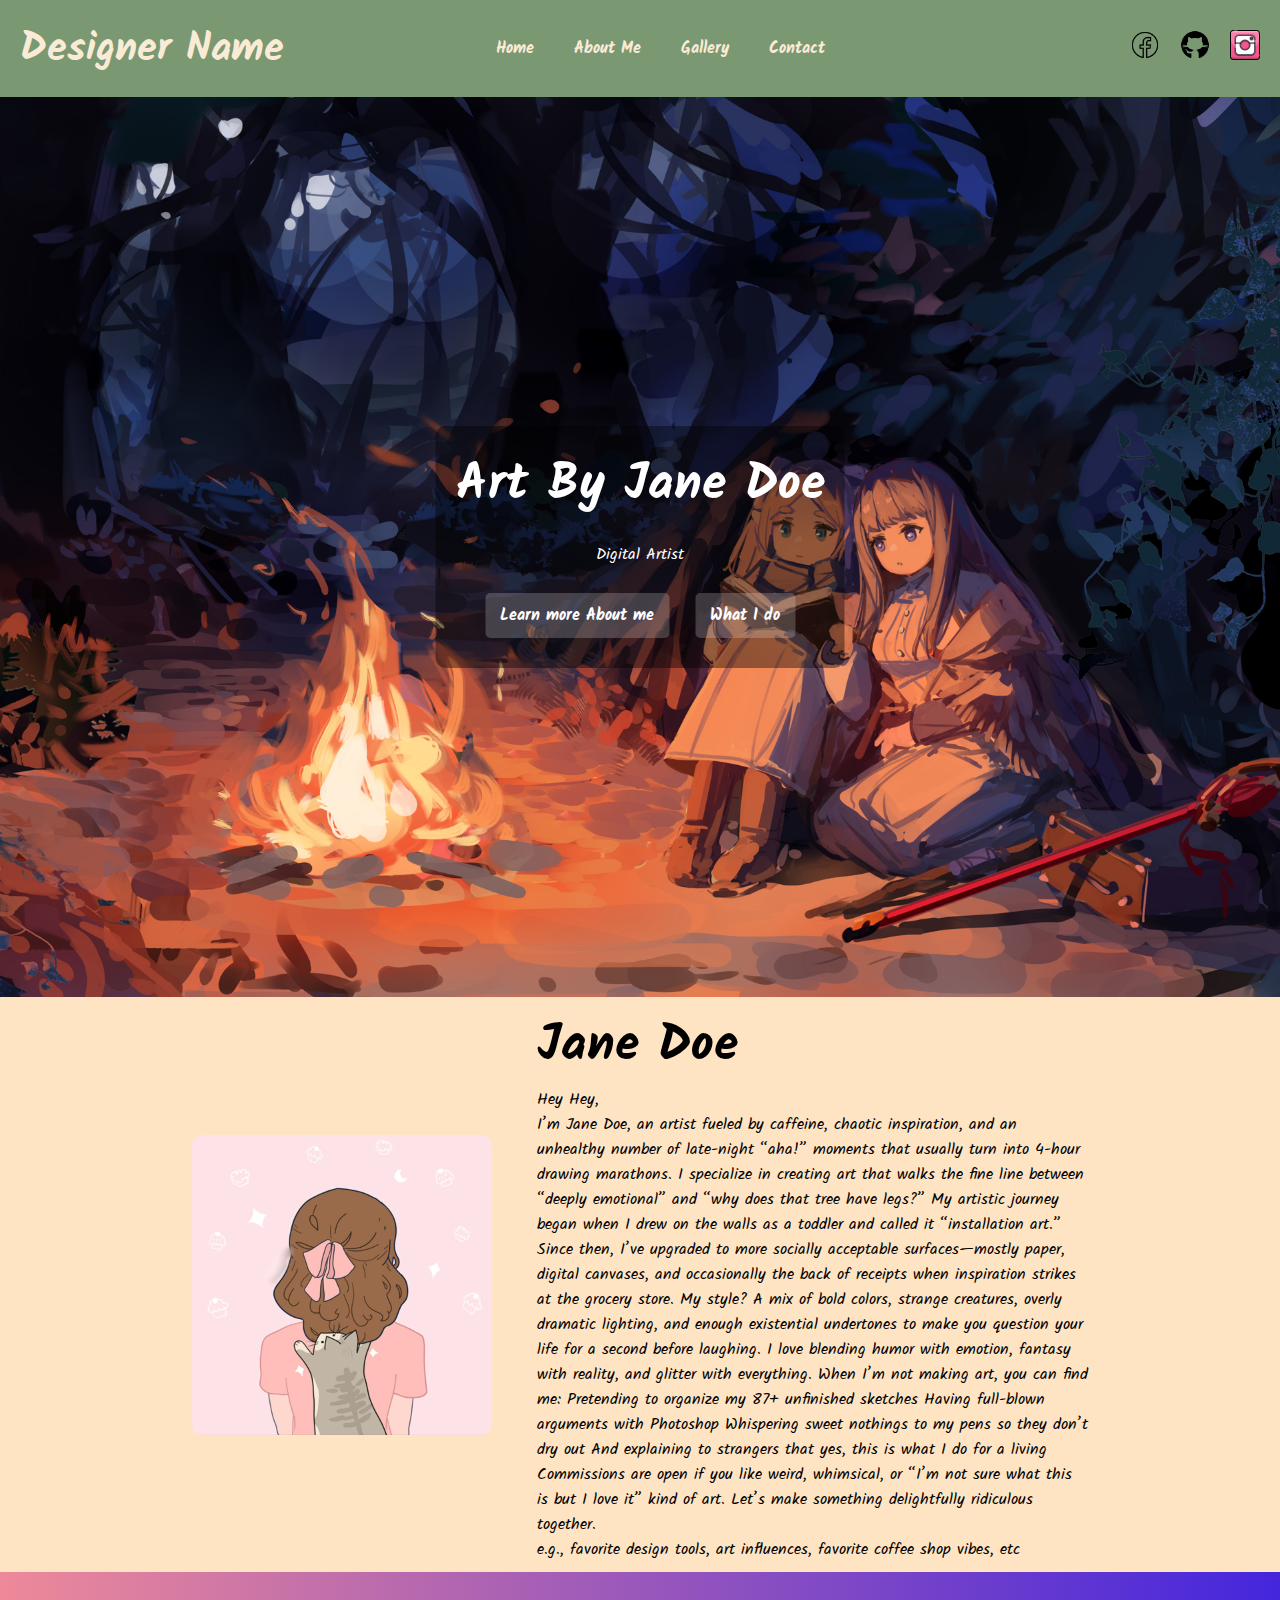
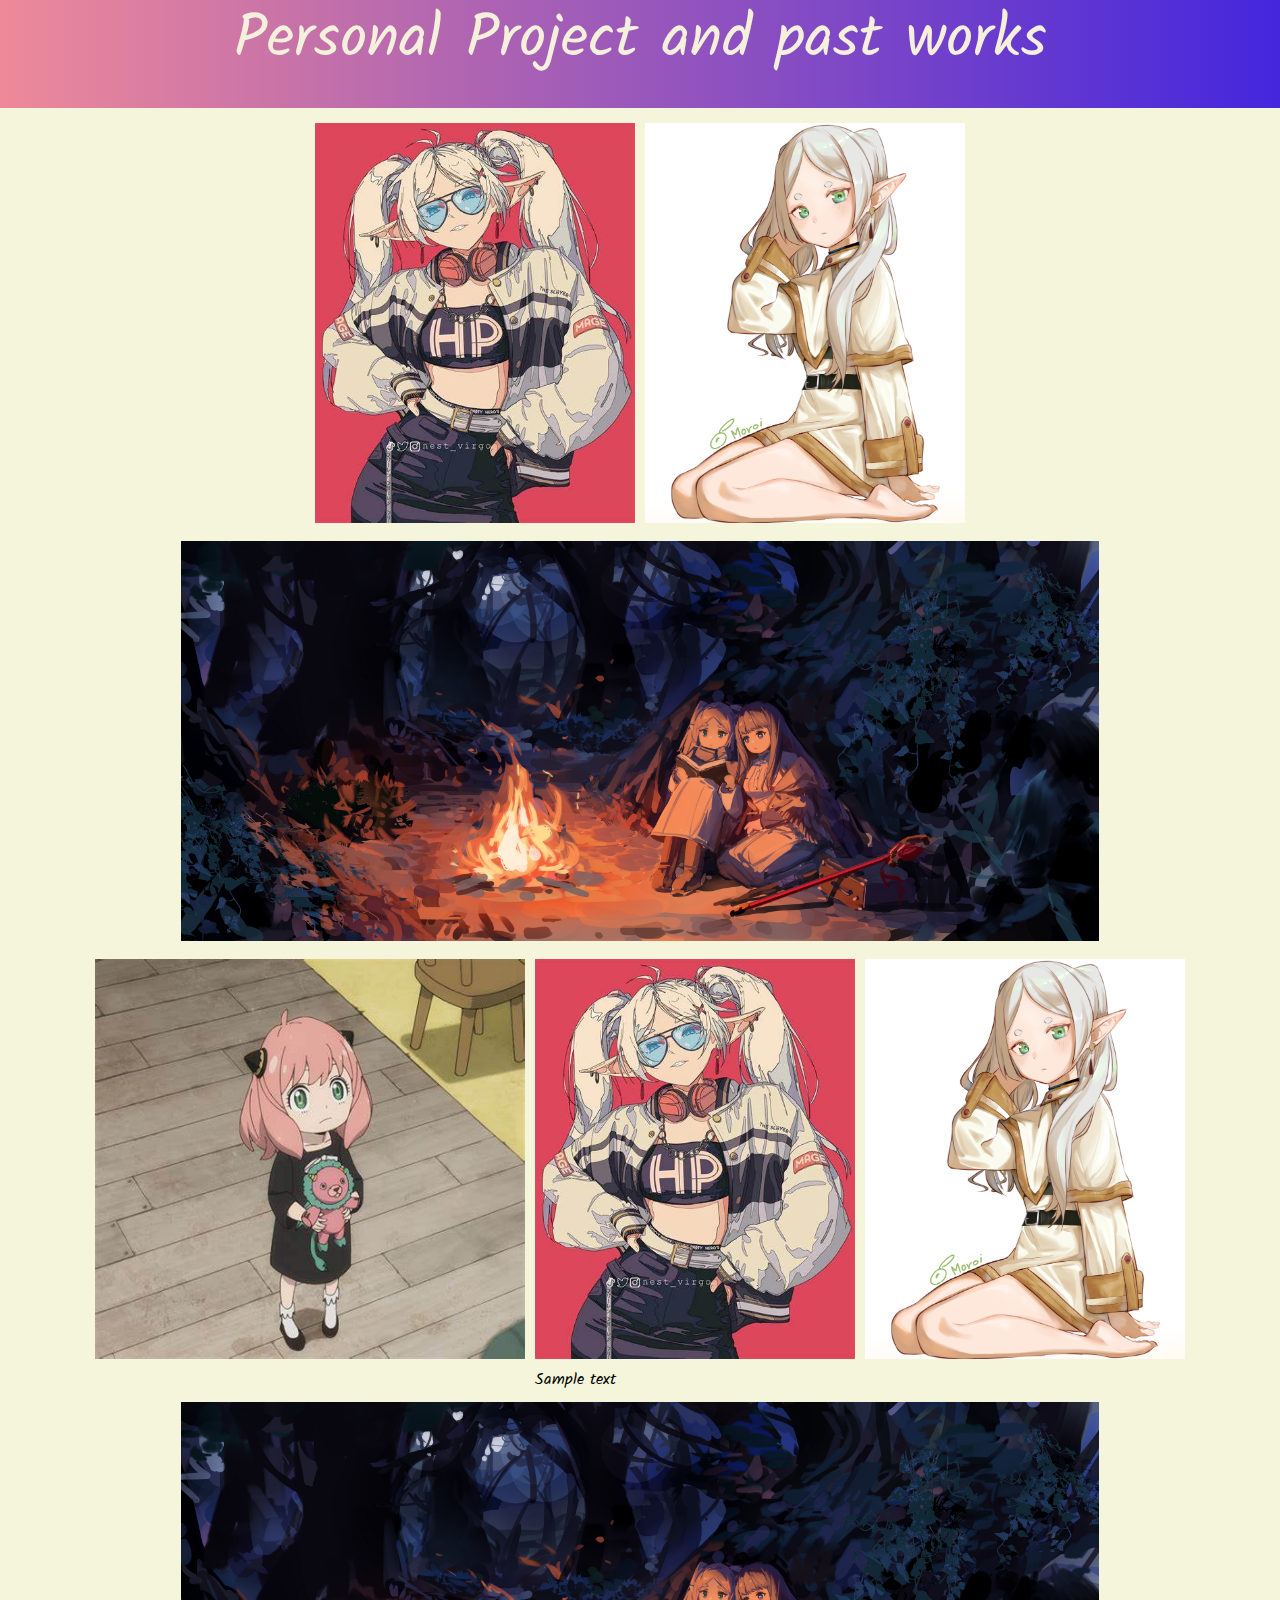
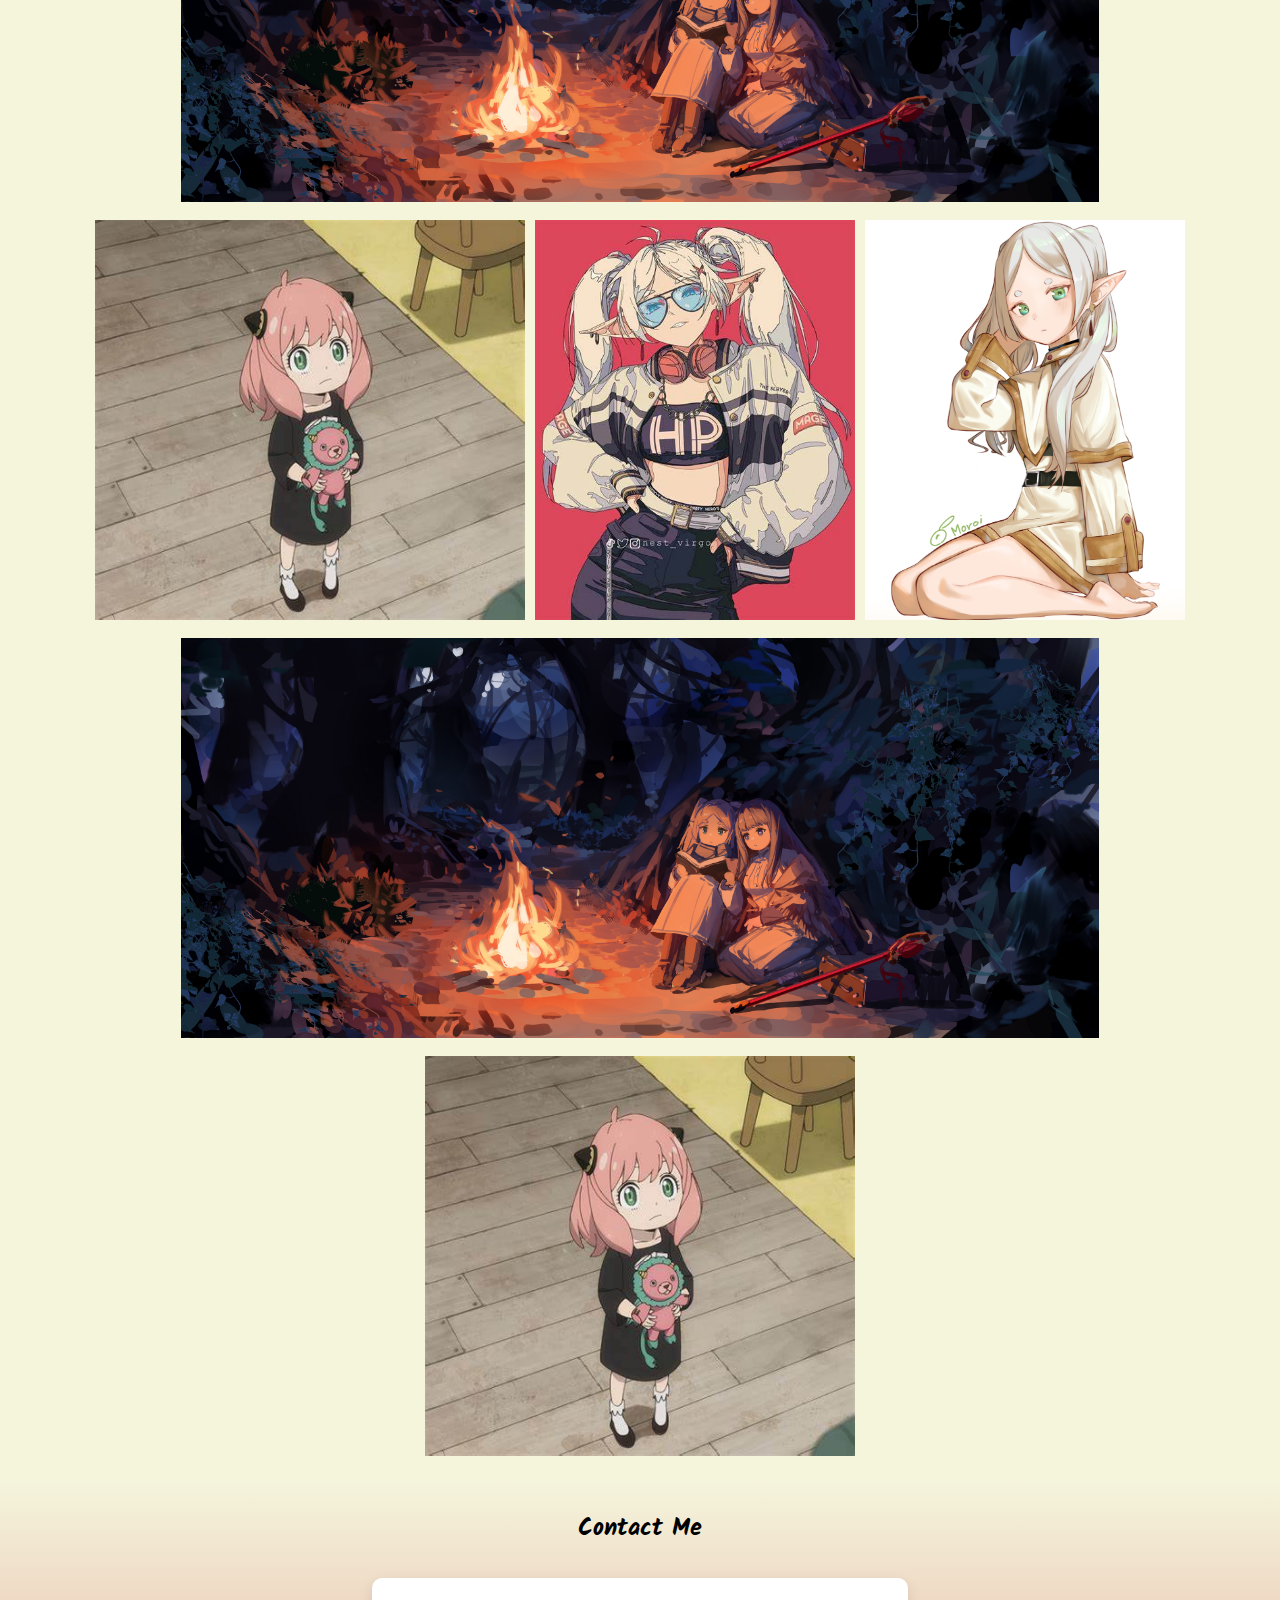
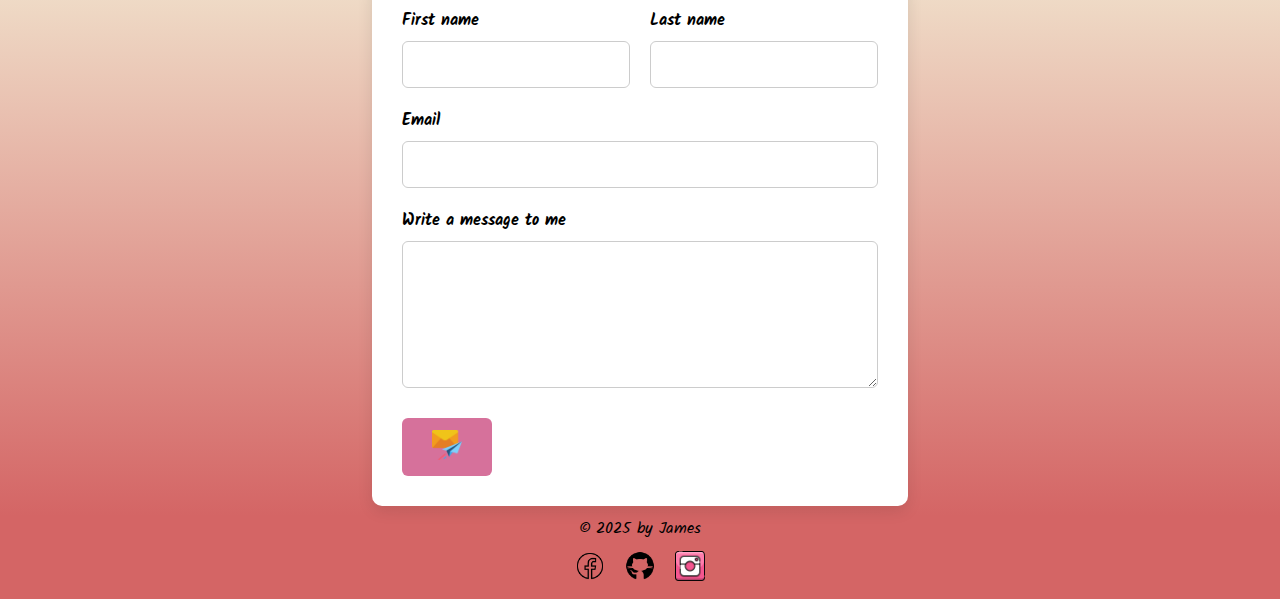
==== commit 65a52c9a: "update" ====
--- a/index.html
+++ b/index.html
@@ -152,28 +152,29 @@
         </section >
         <section id="Contact">
 
-    Contact
-        <form>
-            <div class="name">
-                <label for="Fname">First name</label>
-                <input type="text" id="Fname" name="Fname">
-    
-                <label for="Lname">Last name</label>
-                <input type="text" id="Lname" name="Lname">
-            </div>
-            
-            <div class="email">
-                <label for="Email" required>Email</label>
-                <input type="text" id="Email" name="Email"> 
-            </div>
-            <div>
-                <label for="Message">Write a message to me</label>
-                <textarea id="Message" name="Message"></textarea>
-            </div>
-            <button>submit</button>
-        </form>
- 
-        
+            <h2>Contact Me</h2>
+            <form>
+                <div class="form-row">
+                    <div class="form-group">
+                        <label for="Fname">First name</label>
+                        <input type="text" id="Fname" name="Fname">
+                    </div>
+                    <div class="form-group">
+                        <label for="Lname">Last name</label>
+                        <input type="text" id="Lname" name="Lname">
+                    </div>
+                </div>
+                <div class="form-group">
+                    <label for="Email">Email</label>
+                    <input type="text" id="Email" name="Email" required> 
+                </div>
+                <div class="form-group">
+                    <label for="Message">Write a message to me</label>
+                    <textarea id="Message" name="Message" rows="5"></textarea>
+                </div>
+                <button><img class="socialMediaIcon" src ="icon/mail.png"  alt="instagram"></button>     
+            </form>
+
         </section>
         
         <footer>
--- a/CSS/Bio-design.css
+++ b/CSS/Bio-design.css
@@ -7,6 +7,7 @@
     padding-right:15%;
     background-color: bisque    ;
 }
+
 .BioContainer{
     display: flex;
     justify-content: space-arround;
--- a/CSS/Gallery-design.css
+++ b/CSS/Gallery-design.css
@@ -8,7 +8,7 @@
 }
 
 .ProjectIntroText{
-    padding:30px;
+    padding:20px;
     font-size: 60px;
     font-style: bold;
     color:rgb(245, 240, 220);
--- a/CSS/Contact-design.css
+++ b/CSS/Contact-design.css
@@ -1,11 +1,75 @@
 #Contact{
-    display: flex;
+    display: grid;
     padding: 10px;
     justify-content: center;    
     background-color: rgb(217, 136, 136);
     background-image: linear-gradient(beige,rgb(212, 101, 101));
 }
-.name{
+
+h2{
+    text-align: center;
+    margin-bottom: 30px;
+}
+form {
+    max-width: 600px;
+    margin: 0 auto;
+    background: white;
+    padding: 30px;
+    border-radius: 10px;
+    box-shadow: 0 5px 15px rgba(0, 0, 0, 0.1);
+  }
+  
+  /* FORM ROW: Side-by-side */
+  .form-row {
     display: flex;
-    justify-content: space-between;
-}+    gap: 20px;
+    flex-wrap: wrap;
+  }
+  
+  /* EACH GROUP (LABEL + INPUT) */
+  .form-group {
+    flex: 1;
+    display: flex;
+    flex-direction: column;
+    margin-bottom: 20px;
+  }
+  
+  /* LABEL STYLING */
+  label {
+    font-weight: bold;
+    margin-bottom: 8px;
+  }
+  
+  /* INPUT & TEXTAREA STYLING */
+  input,
+  textarea {
+    padding: 10px;
+    font-size: 1rem;
+    border: 1px solid #ccc;
+    border-radius: 6px;
+    font-family: inherit;
+    box-sizing: border-box;
+  }
+  
+  input:focus,
+  textarea:focus {
+    border-color: #d3a7a7;
+    outline: none;
+  }
+  
+  /* BUTTON STYLING */
+  button {
+    padding: 12px 20px;
+    background-color: #d6719b;
+    color: white;
+    border: none;
+    border-radius: 6px;
+    font-size: 1rem;
+    cursor: pointer;
+    transition: background-color 0.3s ease;
+    margin-top: 10px;
+  }
+  
+  button:hover {
+    background-color: #62be71;
+  }
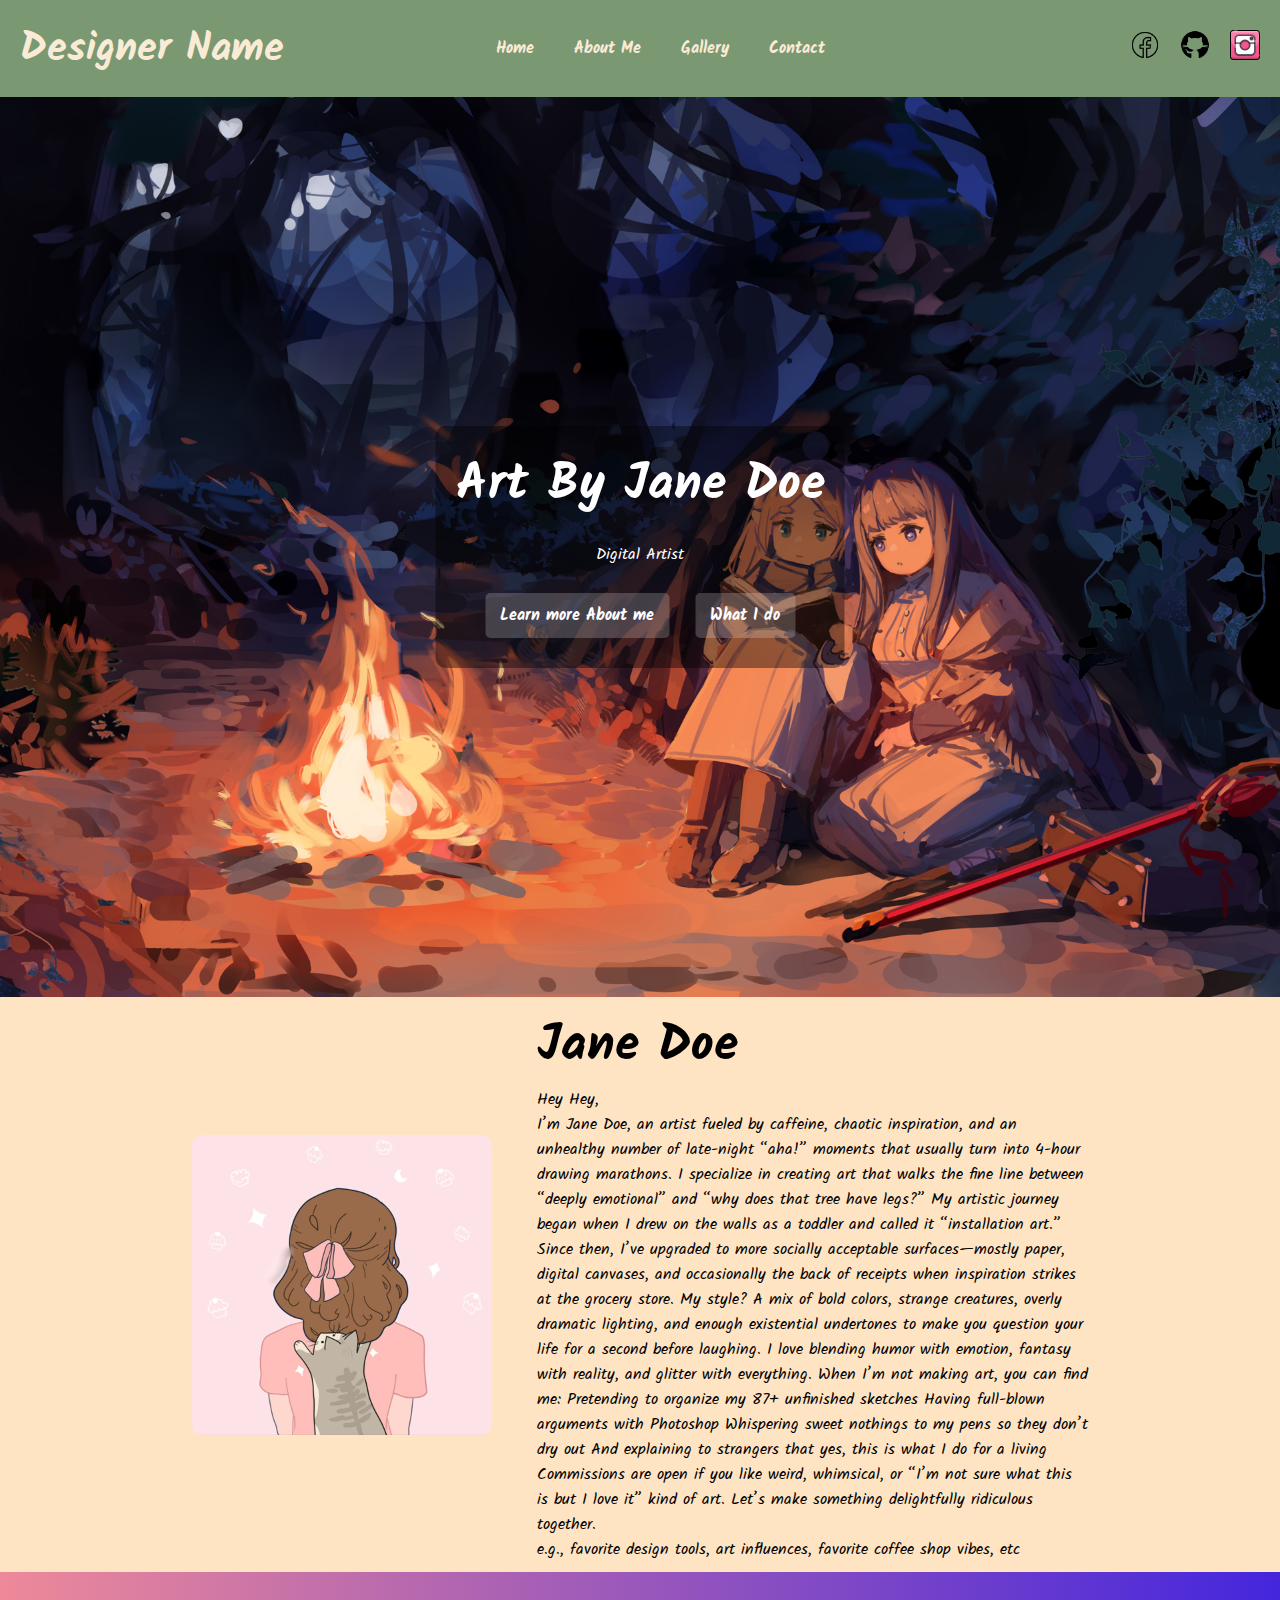
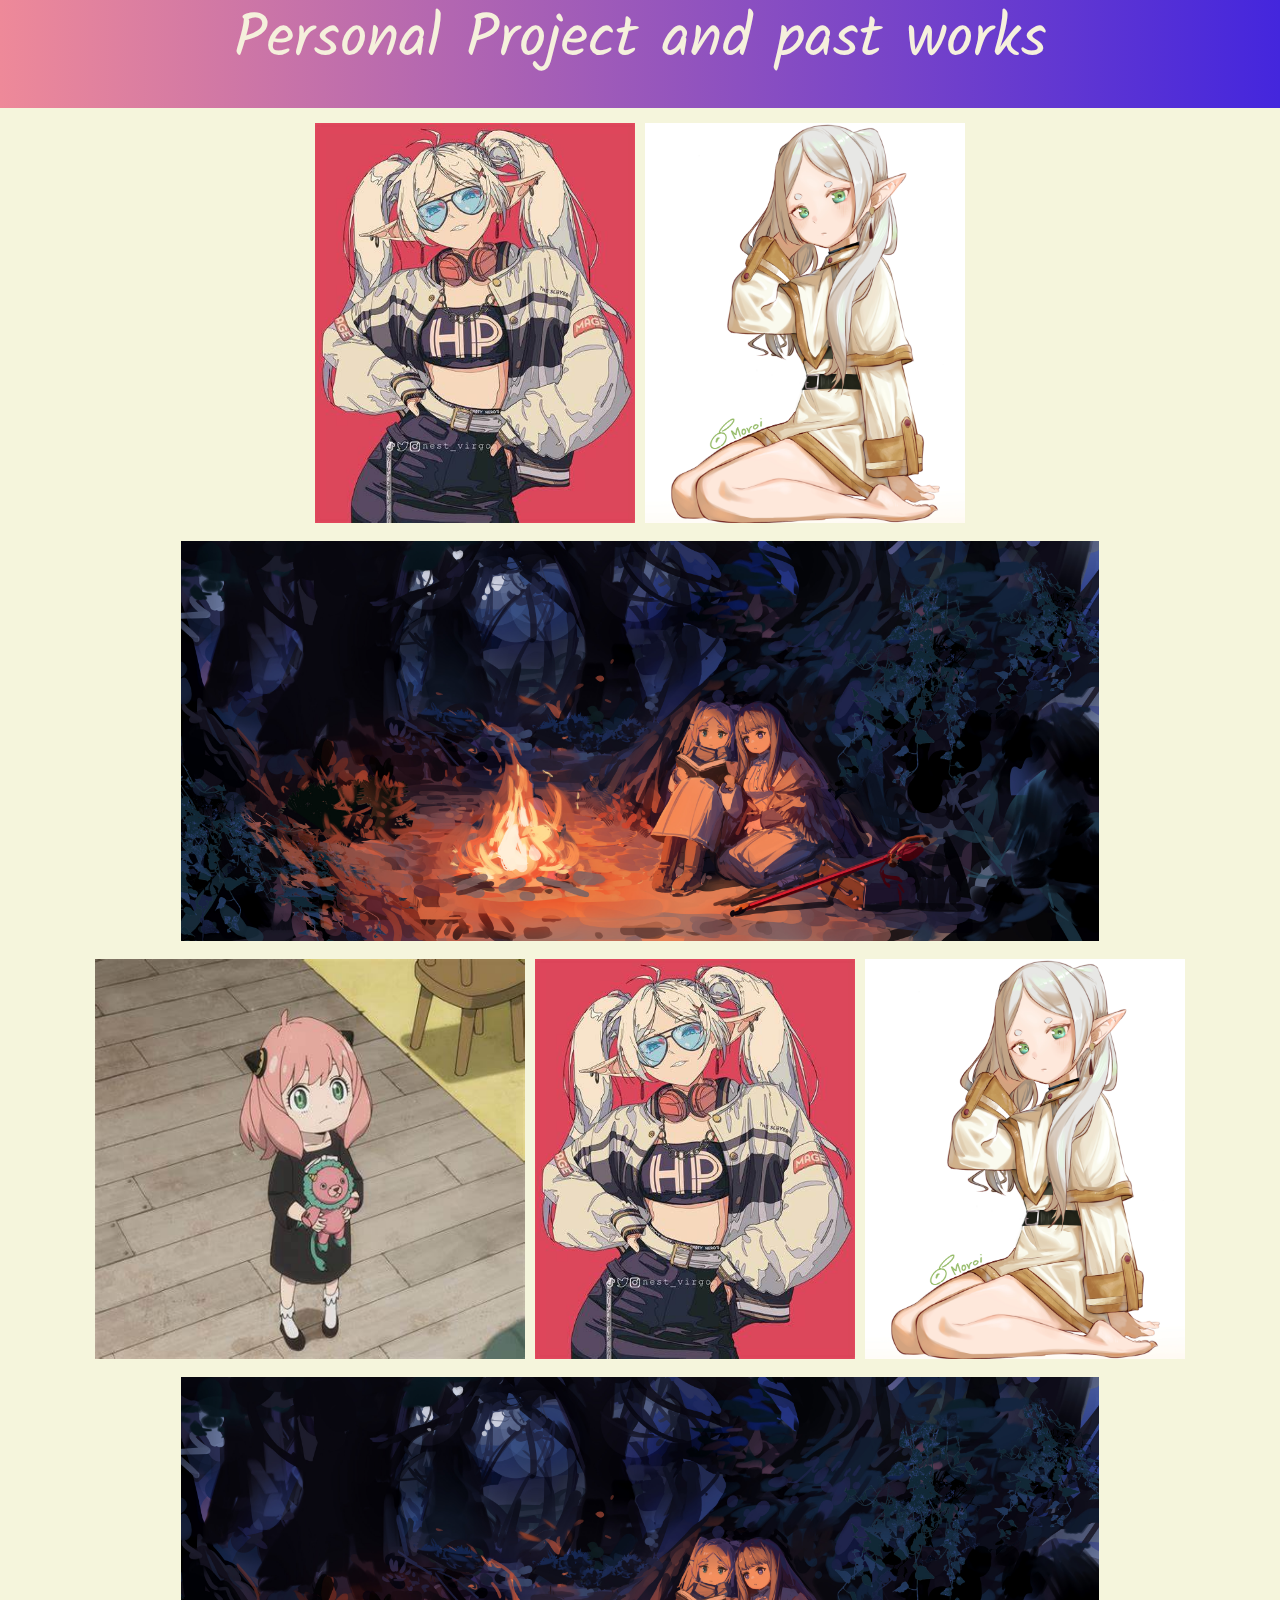
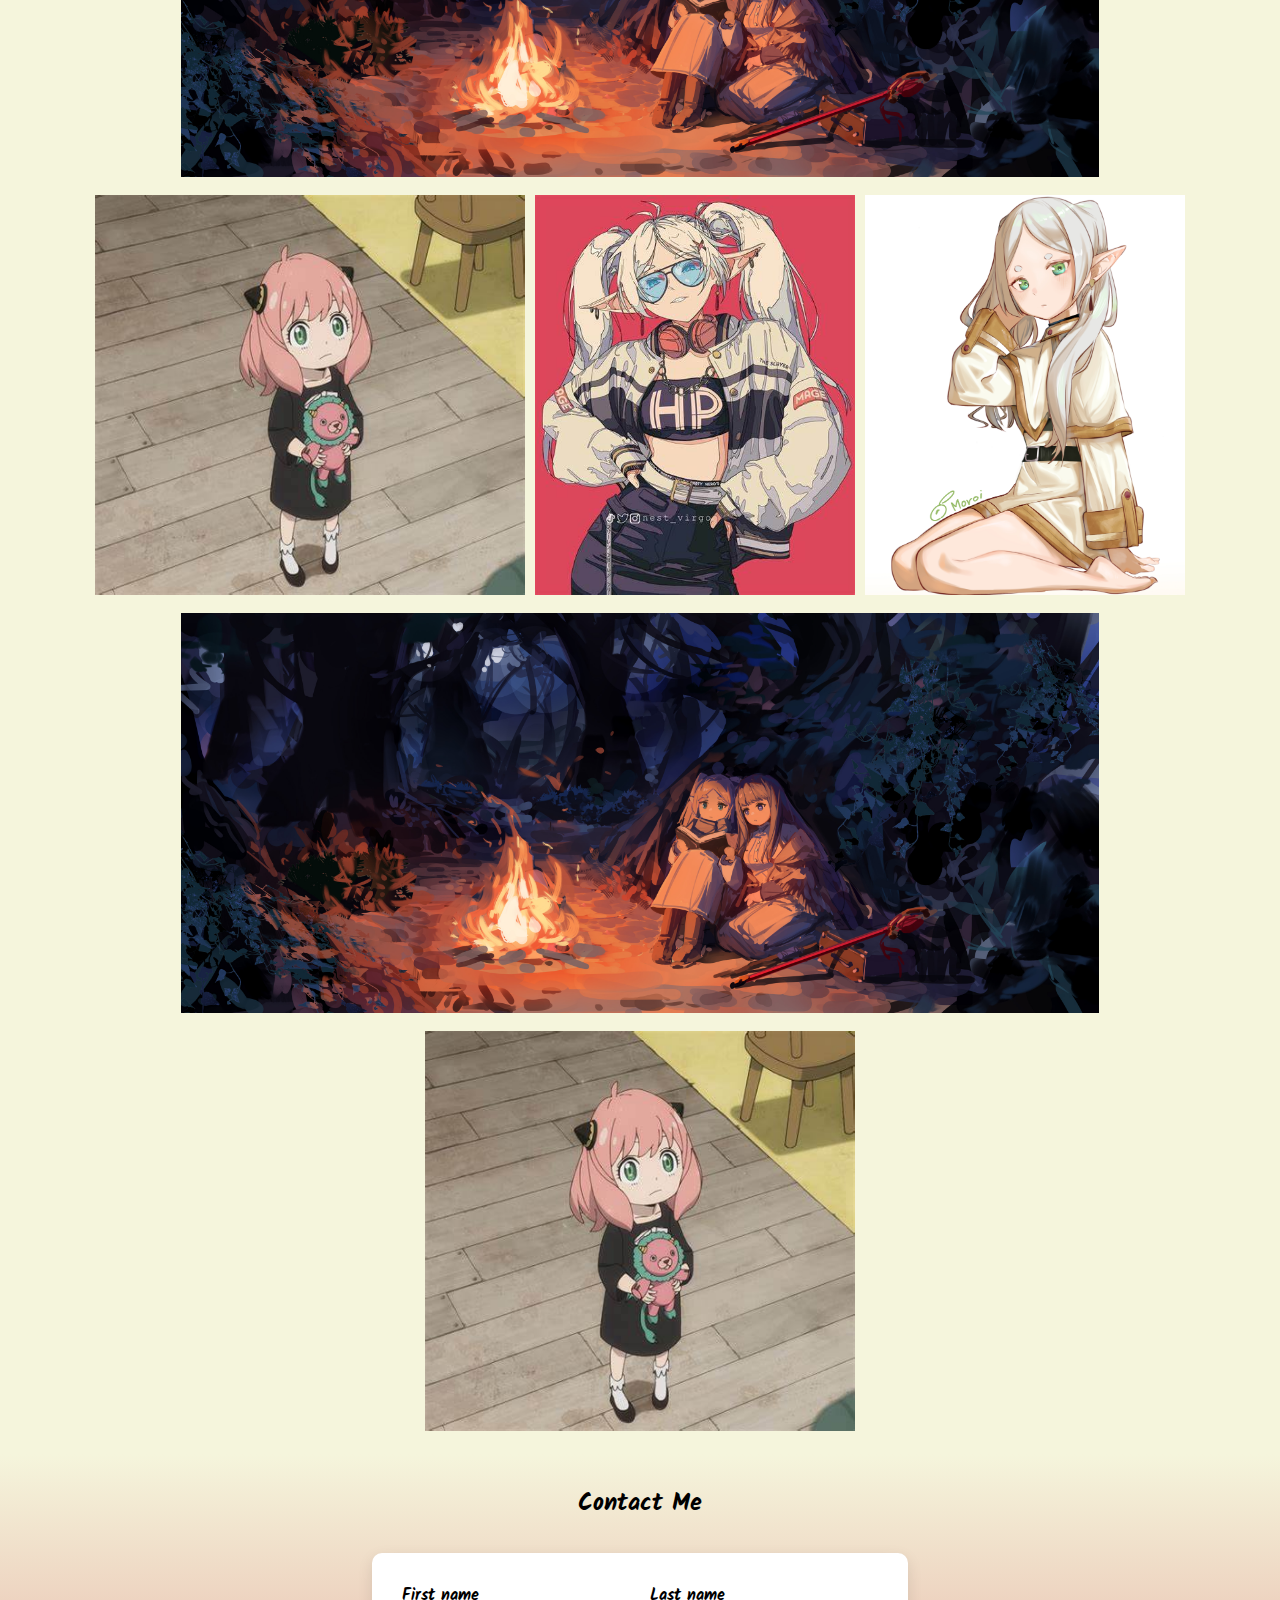
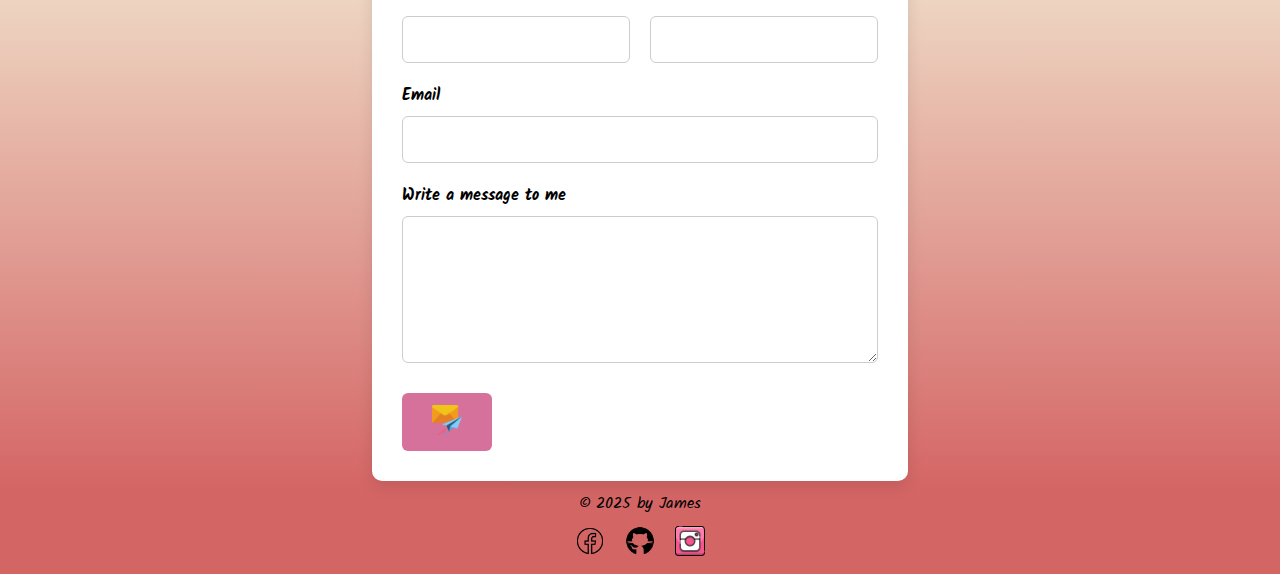
==== commit b474ed2d: "update" ====
--- a/index.html
+++ b/index.html
@@ -99,53 +99,100 @@
                 
                 <!-- so this is basically the shape for the project card -->
                 <div class="ProjectCard">
-                    <img class="ProjectCardType1" src ="Placeholder photo/ProjectCardViewType1.jpg">
-                    <div class="TitleText"></div>
-                </div>
-                <div class="ProjectCard">
-                    <img class="ProjectCardType2" src ="Placeholder photo/ProjectCardViewType2.jpg">
-                    <div class="TitleText"></div>
-                </div>
-                <div class="ProjectCard">
-                    <img class="ProjectCardType3" src ="Placeholder photo/ProjectCardViewType3.jpg">
-                    <div class="TitleText"></div>
-                </div>
-                <div class="ProjectCard">
-                    <img class="ProjectCardType4" src ="Placeholder photo/ProjectCardViewType4.jpg">
-                    <div class="TitleText"></div>
+                    <div class="ProjectCardInner">
+                        <img class="ProjectCardType1" src ="Placeholder photo/ProjectCardViewType1.jpg">
+                        <div class="ProjectOverlay">
+                            <div class="TitleText">Project 1</div>
+                        </div>
+                    </div>
+                </div>
+                <div class="ProjectCard">
+                    <div class="ProjectCardInner">
+                        <img class="ProjectCardType2" src ="Placeholder photo/ProjectCardViewType2.jpg">
+                        <div class="ProjectOverlay">
+                            <div class="TitleText">Project 1</div>
+                        </div>
+                    </div>
+                </div>
+                <div class="ProjectCard">
+                    <div class="ProjectCardInner">
+                        <img class="ProjectCardType3" src ="Placeholder photo/ProjectCardViewType3.jpg">
+                        <div class="ProjectOverlay">
+                            <div class="TitleText">Project 1</div>
+                        </div>
+                    </div>
+                </div>
+                <div class="ProjectCard">
+                    <div class="ProjectCardInner">
+                        <img class="ProjectCardType4" src ="Placeholder photo/ProjectCardViewType4.jpg">
+                        <div class="ProjectOverlay">
+                            <div class="TitleText">Project 1</div>
+                        </div>
+                    </div>
                 </div>
                 <!-- ... -->
                 <div class="ProjectCard">
-                    <img class="ProjectCardType1" src ="Placeholder photo/ProjectCardViewType1.jpg">
-                    <div class="TitleText">Sample text</div>
-                </div>
-                <div class="ProjectCard">
-                    <img class="ProjectCardType2" src ="Placeholder photo/ProjectCardViewType2.jpg">
-                    <div class="TitleText"></div>
-                </div>
-                <div class="ProjectCard">
-                    <img class="ProjectCardType3" src ="Placeholder photo/ProjectCardViewType3.jpg">
-                    <div class="TitleText"></div>
-                </div>
-                <div class="ProjectCard">
-                    <img class="ProjectCardType4" src ="Placeholder photo/ProjectCardViewType4.jpg">
-                    <div class="TitleText"></div>
-                </div>
-                <div class="ProjectCard">
-                    <img class="ProjectCardType1" src ="Placeholder photo/ProjectCardViewType1.jpg">
-                    <div class="TitleText"></div>
-                </div>
-                <div class="ProjectCard">
-                    <img class="ProjectCardType2" src ="Placeholder photo/ProjectCardViewType2.jpg">
-                    <div class="TitleText"></div>
-                </div>
-                <div class="ProjectCard">
-                    <img class="ProjectCardType3" src ="Placeholder photo/ProjectCardViewType3.jpg">
-                    <div class="TitleText"></div>
-                </div>
-                <div class="ProjectCard">
-                    <img class="ProjectCardType4" src ="Placeholder photo/ProjectCardViewType4.jpg">
-                    <div class="TitleText"></div>
+                    <div class="ProjectCardInner">
+                        <img class="ProjectCardType1" src ="Placeholder photo/ProjectCardViewType1.jpg">
+                        <div class="ProjectOverlay">
+                            <div class="TitleText">Project 1</div>
+                        </div>
+                    </div>
+                </div>
+                <div class="ProjectCard">
+                    <div class="ProjectCardInner">
+                        <img class="ProjectCardType2" src ="Placeholder photo/ProjectCardViewType2.jpg">
+                        <div class="ProjectOverlay">
+                            <div class="TitleText">Project 1</div>
+                        </div>
+                    </div>
+                </div>
+                <div class="ProjectCard">
+                    <div class="ProjectCardInner">
+                        <img class="ProjectCardType3" src ="Placeholder photo/ProjectCardViewType3.jpg">
+                        <div class="ProjectOverlay">
+                            <div class="TitleText">Project 1</div>
+                        </div>
+                    </div>
+                </div>
+                <div class="ProjectCard">
+                    <div class="ProjectCardInner">
+                        <img class="ProjectCardType4" src ="Placeholder photo/ProjectCardViewType4.jpg">
+                        <div class="ProjectOverlay">
+                            <div class="TitleText">Project 1</div>
+                        </div>
+                    </div>
+                </div>                <div class="ProjectCard">
+                    <div class="ProjectCardInner">
+                        <img class="ProjectCardType1" src ="Placeholder photo/ProjectCardViewType1.jpg">
+                        <div class="ProjectOverlay">
+                            <div class="TitleText">Project 1</div>
+                        </div>
+                    </div>
+                </div>
+                <div class="ProjectCard">
+                    <div class="ProjectCardInner">
+                        <img class="ProjectCardType2" src ="Placeholder photo/ProjectCardViewType2.jpg">
+                        <div class="ProjectOverlay">
+                            <div class="TitleText">Project 1</div>
+                        </div>
+                    </div>
+                </div>
+                <div class="ProjectCard">
+                    <div class="ProjectCardInner">
+                        <img class="ProjectCardType3" src ="Placeholder photo/ProjectCardViewType3.jpg">
+                        <div class="ProjectOverlay">
+                            <div class="TitleText">Project 1</div>
+                        </div>
+                    </div>
+                </div>
+                <div class="ProjectCard">
+                    <div class="ProjectCardInner">
+                        <img class="ProjectCardType4" src ="Placeholder photo/ProjectCardViewType4.jpg">
+                        <div class="ProjectOverlay">
+                            <div class="TitleText">Project 1</div>
+                        </div>
+                    </div>
                 </div>
             </div>
             
--- a/CSS/Gallery-design.css
+++ b/CSS/Gallery-design.css
@@ -20,15 +20,61 @@
     flex-wrap: wrap;
     justify-content: center;
     background-color: beige;
+    
 }
 .ProjectCard{
     padding: 5px; 
 }
+.ProjectCardInner {
+    position: relative;
+    width: 100%;
+    height: 100%;
+  }
 .ProjectCard img{
     max-height: 400px;
     transition: transform 0.3s ease;
     
 }
-.ProjectCard img:hover{
-    transform: scale(1.1);
+.ProjectCard:hover img{
+    transform: scale(1.05);
 }
+.ProjectOverlay {
+    top:0px;
+    width: 100%;
+    height: 400px;
+    position: absolute;
+    background-color: rgba(214, 151, 151, 0.5); /* semi-transparent white */
+    opacity: 0;
+    display: flex;
+    align-items: center;
+    justify-content: center;
+    transition: transform 0.3s ease, opacity 0.3s ease;
+  }
+  
+  /* Text in the middle */
+  .TitleText {
+    font-size: 1.2rem;
+    font-weight: bold;
+    color: #333;
+    text-align: center;
+    opacity: 0;
+    transition: transform 0.3s ease, opacity 0.3s ease;
+    
+  }
+  
+  /* Hover effect */
+  .ProjectCard:hover{
+    z-index: 10;
+  }
+  .ProjectCard:hover .ProjectOverlay {
+    opacity: 1;
+    
+    transform: scale(1.05);
+  }
+  .ProjectCard:hover .TitleText {
+    opacity: 1;
+  }
+
+  
+
+
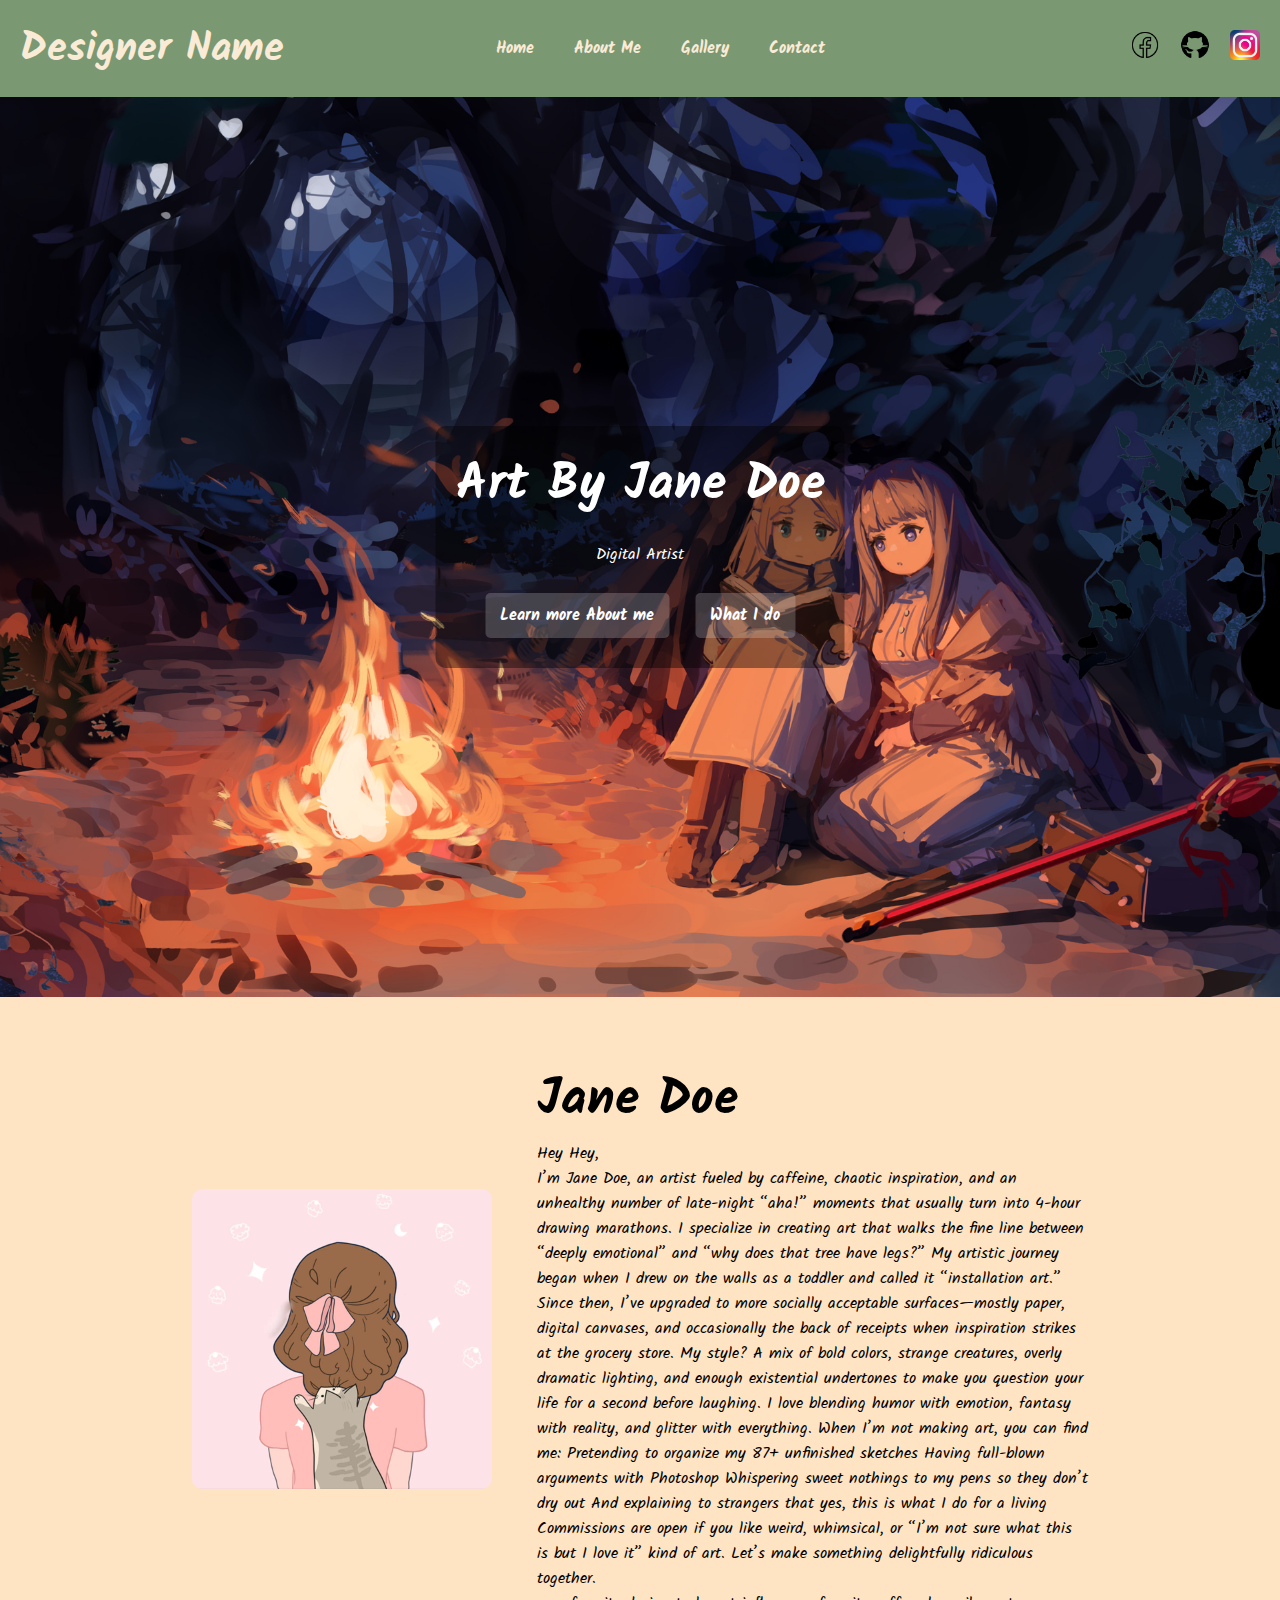
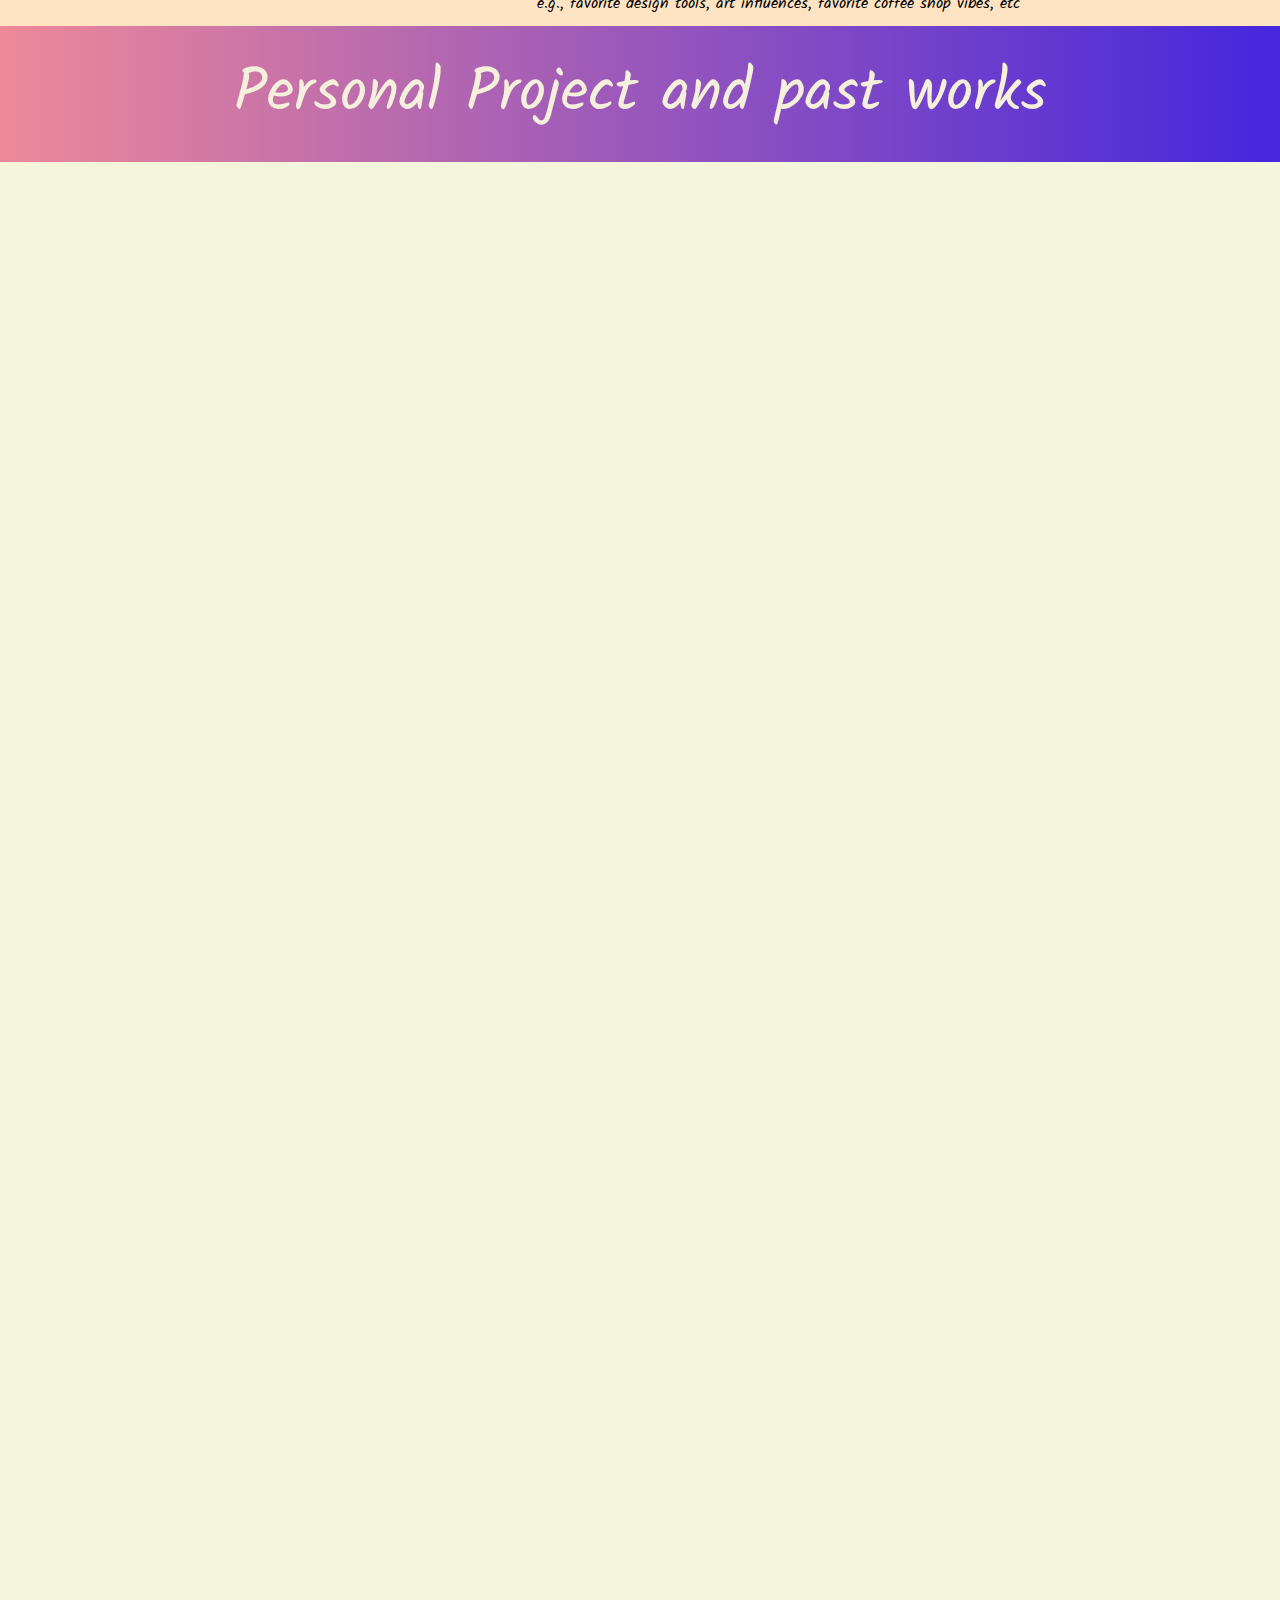
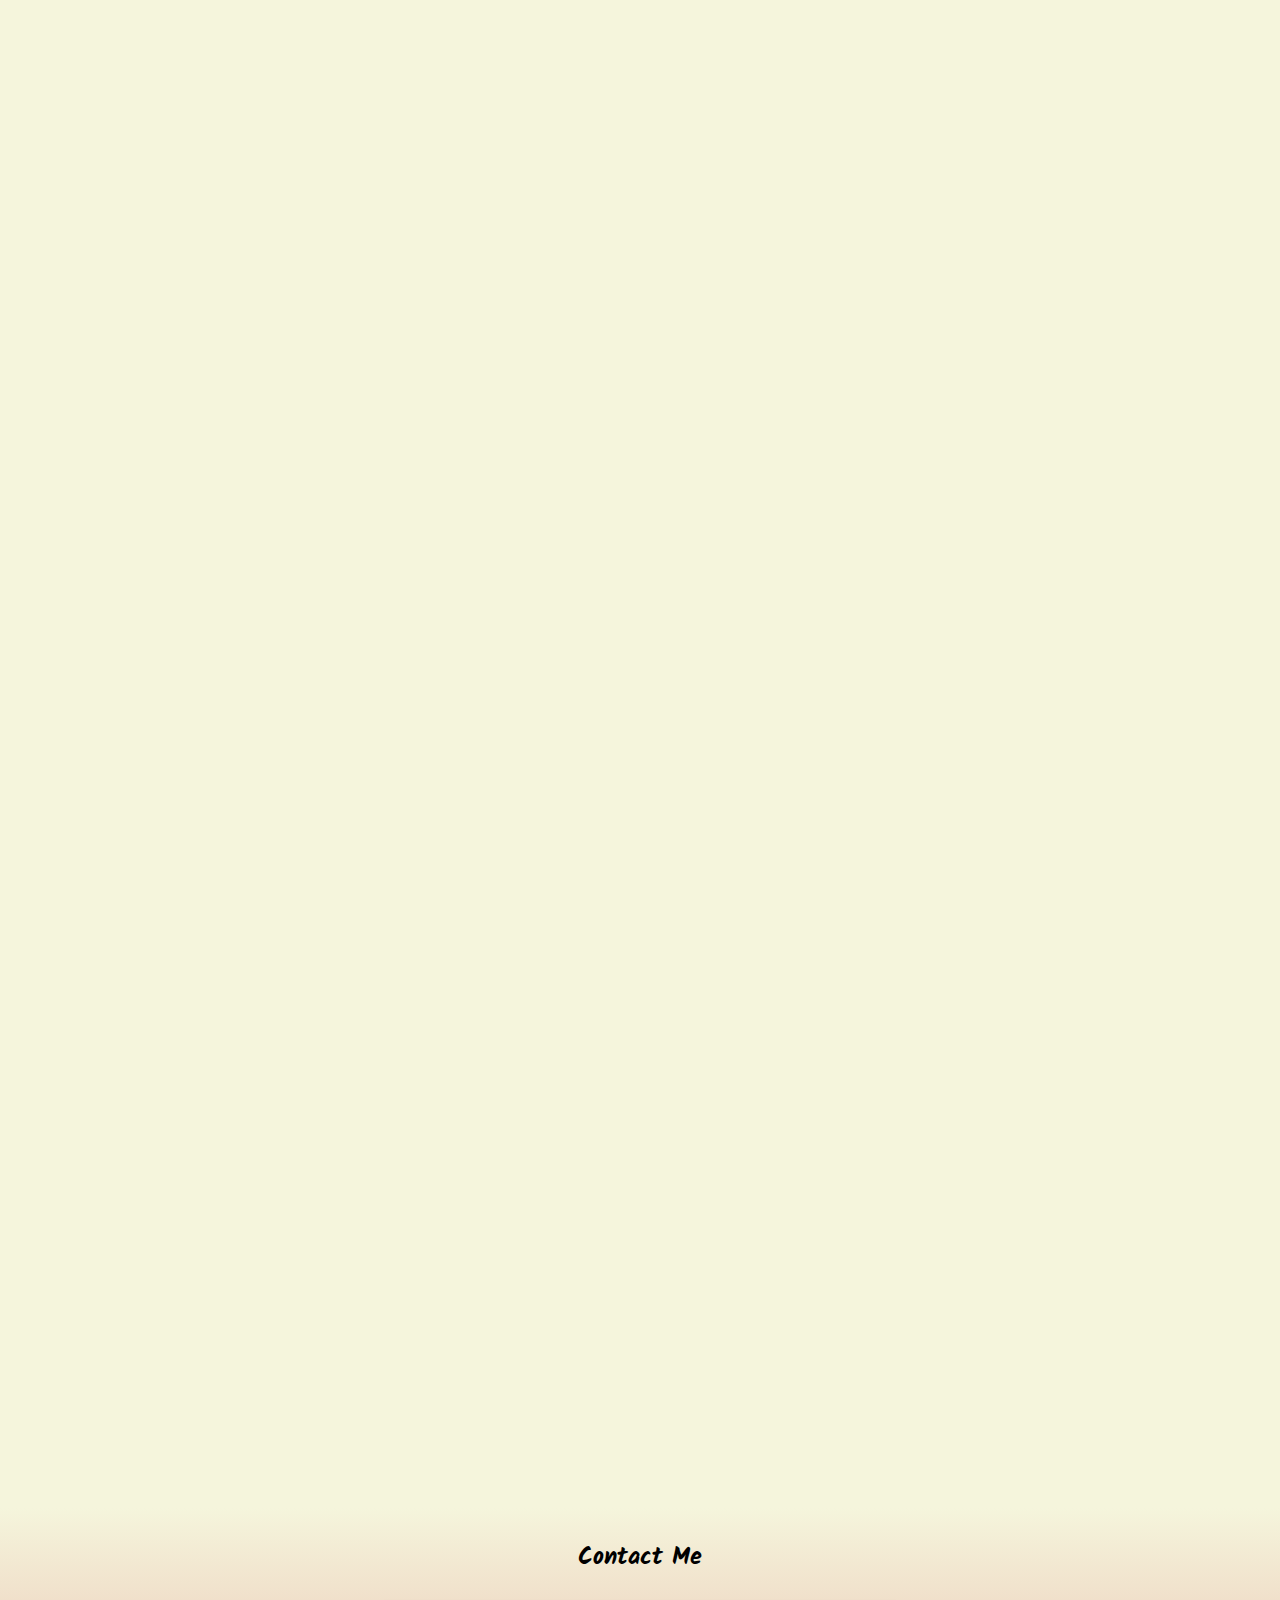
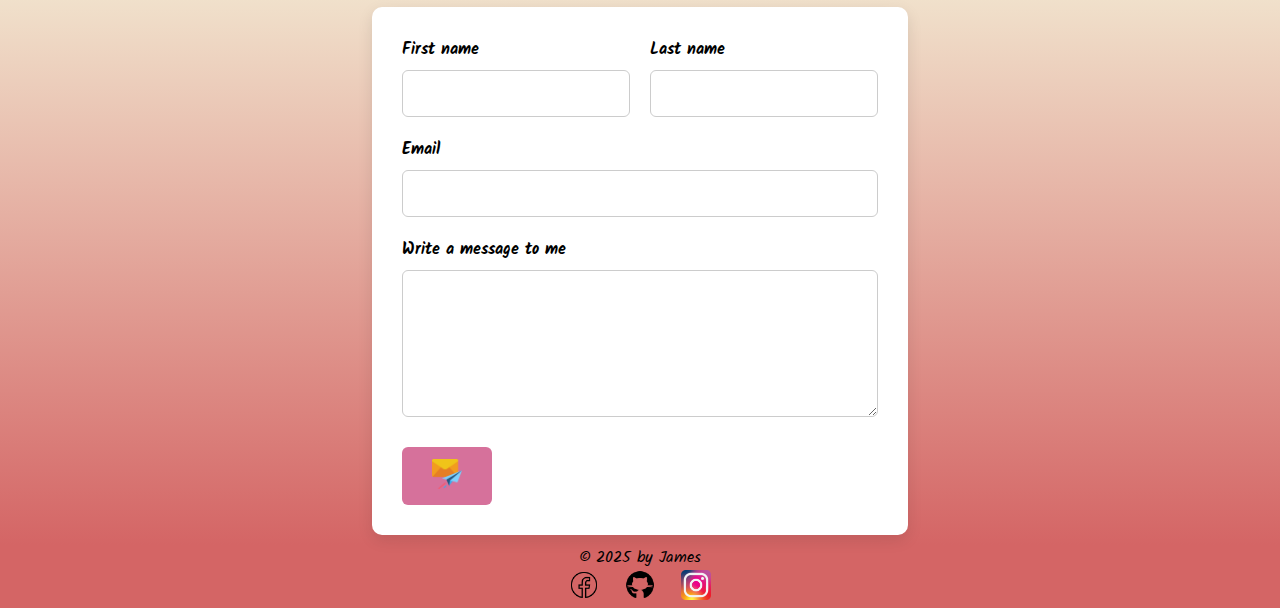
==== commit cb248c05: "upd" ====
--- a/index.html
+++ b/index.html
@@ -22,7 +22,7 @@
     <body>
 
         <div class="Navigation">
-            <div class="DesignerName"><a href="#">Designer Name</a></div>
+            <div class="DesignerName"><a href="#home">Designer Name</a></div>
             <div class="NavBar">
                 <ul>
                     <li>
@@ -226,11 +226,28 @@
         
         <footer>
             <div>© 2025 by James</div>
-			<div><div class="SocialMedia">
+			<div><div class="SocialMedia1">
                 <a><img class="socialMediaIcon" src ="icon/facebook.png" alt="facebook"></a>
                 <a><img class="socialMediaIcon" src ="icon/github.png" alt="github"></a>
                 <a><img class="socialMediaIcon" src ="icon/instagram.png"  alt="instagram"></a>
             </div></div>
         </footer>
     </body>
+    <script>
+        const observer = new IntersectionObserver((entries) => {
+          entries.forEach(entry => {
+            if (entry.isIntersecting) {
+              entry.target.classList.add('visible');
+            }
+          });
+        }, {
+          threshold: 0.2 // Trigger when 20% of card is visible
+        });
+      
+        // Apply to all project cards
+        document.querySelectorAll('.ProjectCard').forEach(card => {
+          observer.observe(card);
+        });
+      </script>
+      
 </html>
--- a/CSS/Overall-design.css
+++ b/CSS/Overall-design.css
@@ -6,7 +6,8 @@
     background-color: rgb(122, 152, 114);
     margin: 0;
     padding: 0px;
-    font-family: 'kalam';
+    font-family: 'Kalam', cursive;  /* (Optional: add fallback font) */
+    overflow-x: hidden;             /* 🛠️ This hides horizontal scroll */
 }
 
 .DesignerName{
@@ -70,6 +71,19 @@
     color: rgb(192, 166, 133);
     text-decoration: none;
 }
+
+@media screen and (max-width: 768px) {
+    .NavBar,
+    .SocialMedia {
+      display: none; /* hide these on small screens */
+    }
+  
+    .DesignerName {
+      flex: 1;
+      text-align: center;
+      justify-content: center;
+    }
+  }
 .homeContainer{
     position:relative;
     width: 100%;
--- a/CSS/Bio-design.css
+++ b/CSS/Bio-design.css
@@ -1,7 +1,7 @@
 
 
 #Bio{
-    padding-top: 10px;
+    padding-top: 5%;
     padding-bottom: 10px;
     padding-left:15%;
     padding-right:15%;
@@ -29,4 +29,14 @@
     border-radius: 10px 10px;
     border-width: 5px;
     
-}+}
+
+@media screen and (max-width: 768px) {
+    .BioContainer {
+      display: grid; /* hide these on small screens */
+    }
+    #Bio{
+        padding-bottom: 20%;
+    }
+
+  }--- a/CSS/Gallery-design.css
+++ b/CSS/Gallery-design.css
@@ -64,6 +64,7 @@
   
   /* Hover effect */
   .ProjectCard:hover{
+    border-radius: 10px;
     z-index: 10;
   }
   .ProjectCard:hover .ProjectOverlay {
@@ -78,3 +79,15 @@
   
 
 
+/* Start small and invisible */
+.ProjectCard {
+  transform: scale(0.8);
+  opacity: 0;
+  transition: transform 0.6s ease, opacity 0.6s ease;
+}
+
+/* When visible, zoom in + fade in */
+.ProjectCard.visible {
+  transform: scale(1);
+  opacity: 1;
+}
